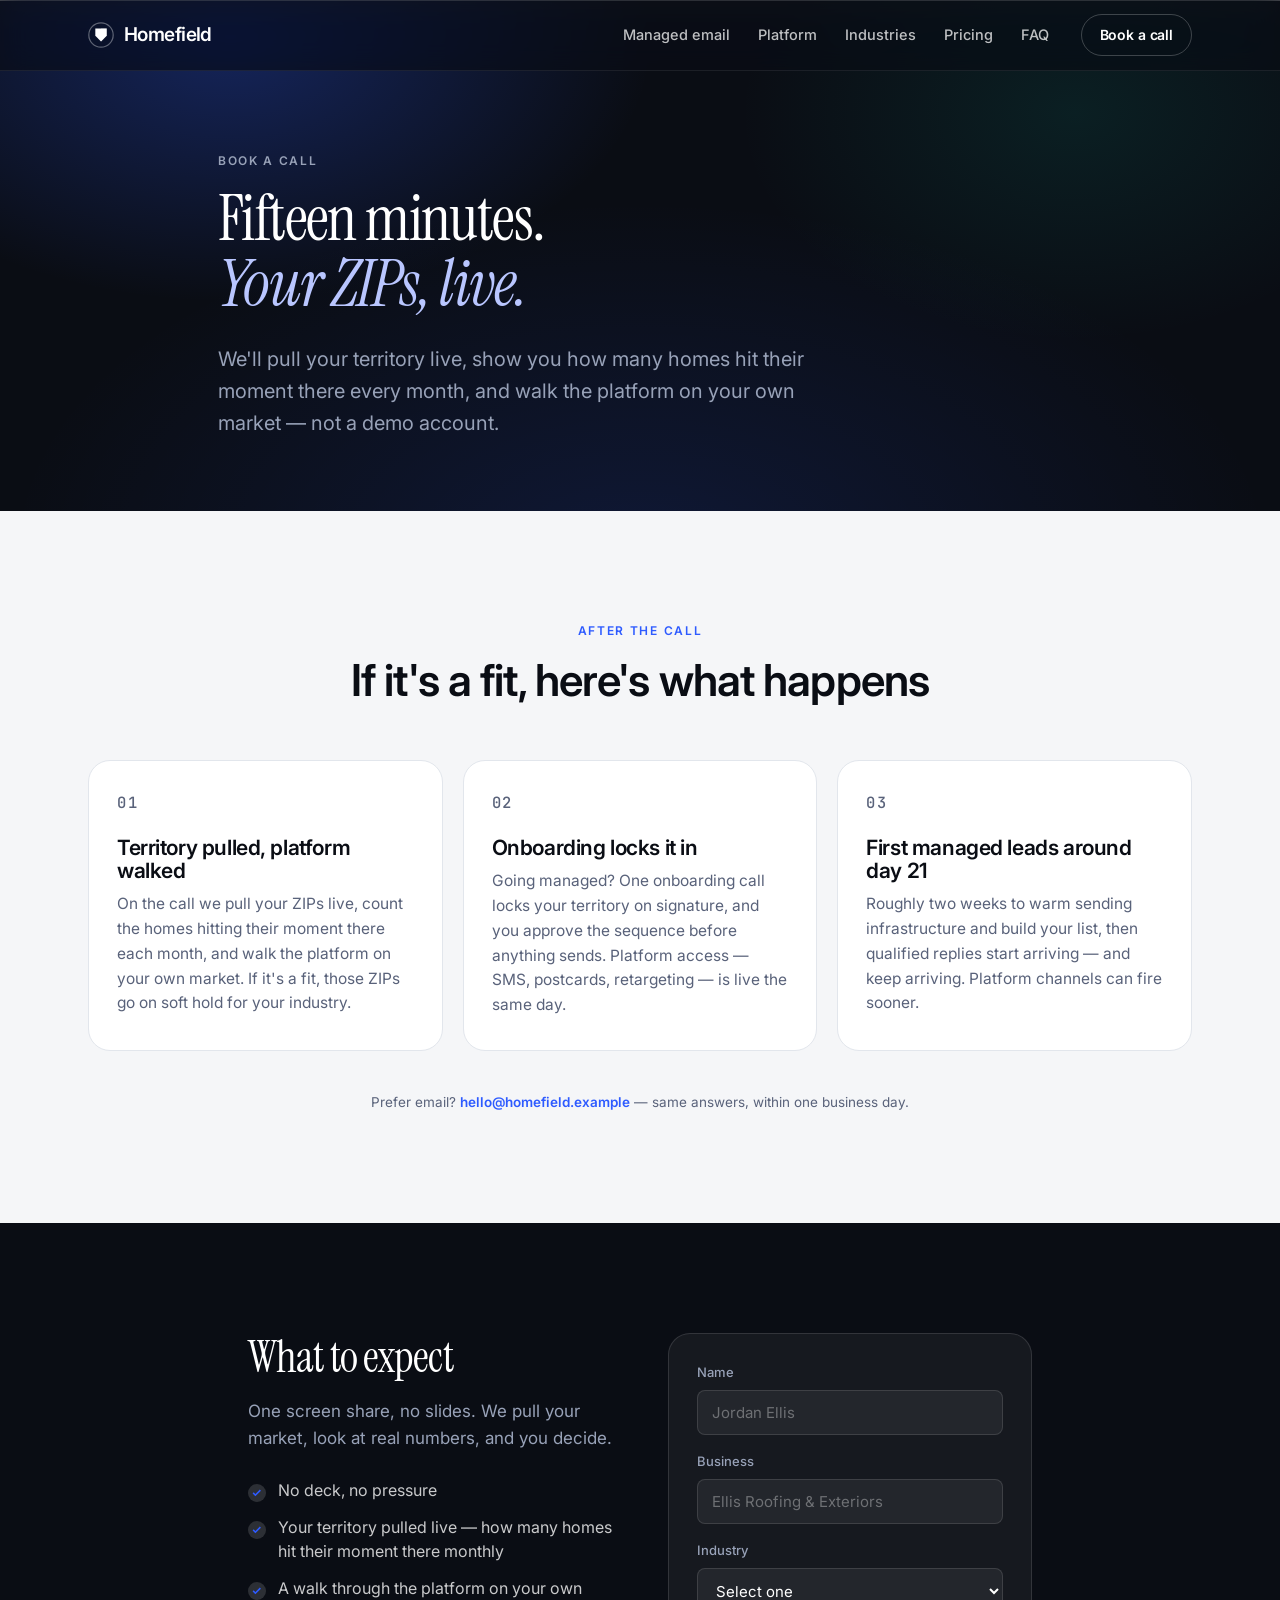
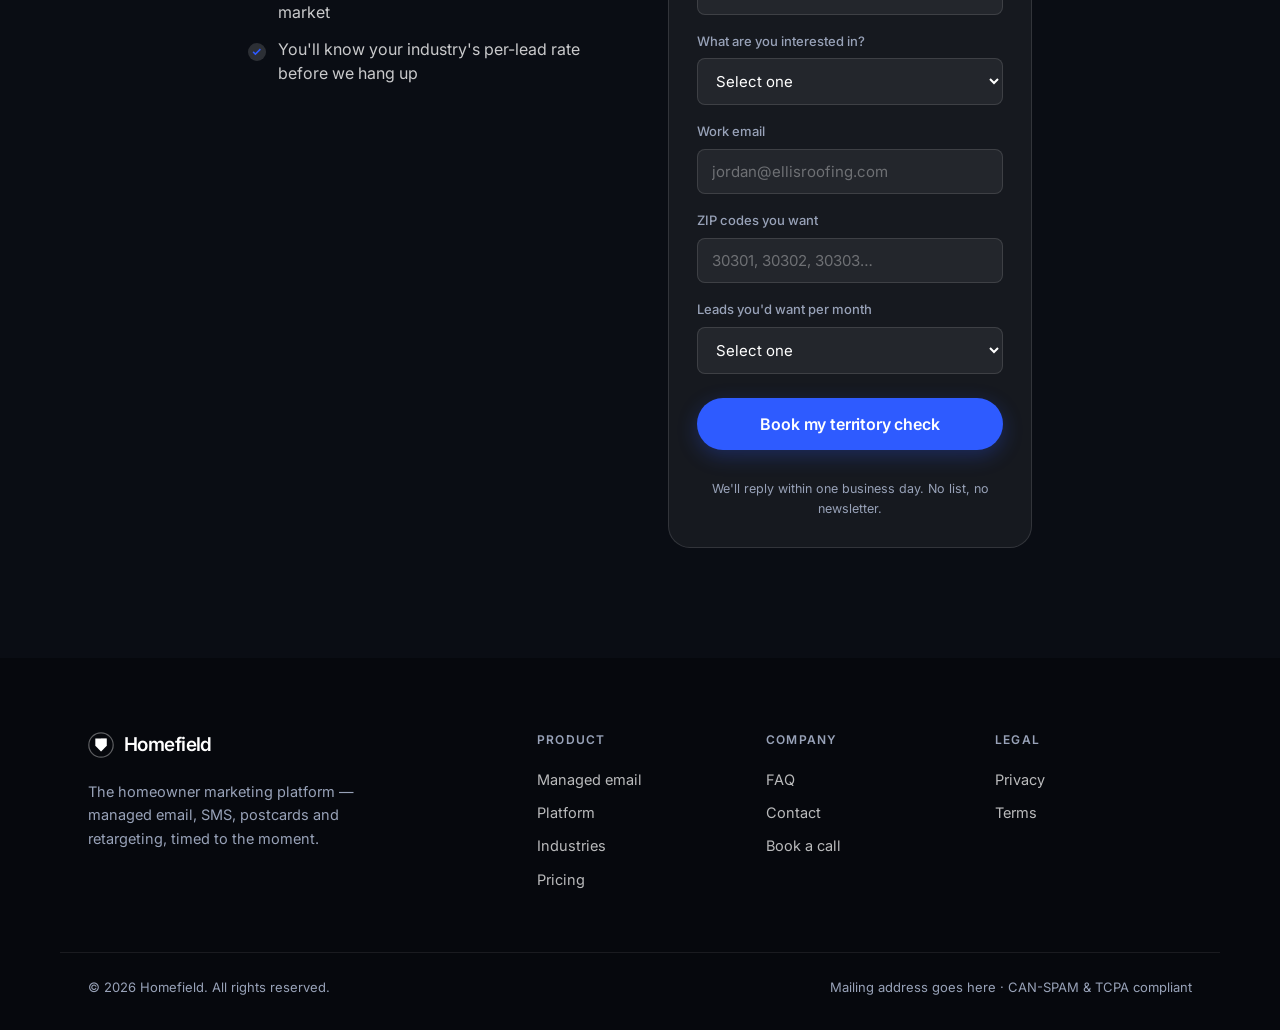
==== contact.html @ 3f5035f7 "Homefield platform example site Homeowner marketing platform positioning: Managed Email as the flags" ====
<!DOCTYPE html>
<html lang="en">
<head>
<meta charset="utf-8">
<meta name="viewport" content="width=device-width, initial-scale=1">
<title>Book a call — Homefield</title>
<meta name="description" content="Book a 15-minute call. We'll pull your territory live, show you how many homes hit their moment there every month, and walk the platform on your own market.">
<meta property="og:title" content="Book a call — Homefield">
<meta property="og:description" content="Book a 15-minute call. We'll pull your territory live, show you how many homes hit their moment there every month, and walk the platform on your own market.">
<meta property="og:type" content="website">
<link rel="preconnect" href="https://fonts.googleapis.com">
<link rel="preconnect" href="https://fonts.gstatic.com" crossorigin>
<link href="https://fonts.googleapis.com/css2?family=Instrument+Serif:ital@0;1&family=Inter:wght@400;500;600;700&family=JetBrains+Mono:wght@400;500&display=swap" rel="stylesheet">
<link rel="stylesheet" href="styles.css?v=pf1">
<link rel="icon" href="data:image/svg+xml,%3Csvg xmlns='http://www.w3.org/2000/svg' viewBox='0 0 32 32'%3E%3Ccircle cx='16' cy='16' r='16' fill='%230A0D14'/%3E%3Cpath d='M9 9h14v8.5L16 25l-7-7.5z' fill='%232E5BFF'/%3E%3C/svg%3E">
<script>document.documentElement.className += ' js';</script>
</head>
<body>

<a class="skip" href="#main">Skip to content</a>

<header class="nav" id="nav">
  <div class="wrap nav__inner">
    <a class="brand" href="index.html" aria-label="Homefield home">
      <svg class="brand__mark" viewBox="0 0 32 32" aria-hidden="true">
        <circle cx="16" cy="16" r="15" fill="none" stroke="currentColor" stroke-width="1.5" opacity=".35"/>
        <path d="M9 8 H23 V17 L16 24 L9 17 Z" fill="currentColor"/>
        <path d="M16 8 H23 V17 L16 24 Z" fill="currentColor" opacity=".45"/>
      </svg>
      <span class="brand__word">Homefield</span>
    </a>

    <nav class="nav__links" aria-label="Primary">
      <a href="managed-email.html">Managed email</a>
      <a href="platform.html">Platform</a>
      <a href="industries.html">Industries</a>
      <a href="pricing.html">Pricing</a>
      <a href="faq.html">FAQ</a>
    </nav>

    <div class="nav__cta">
      <a class="btn btn--ghost btn--sm" href="https://calendly.com/zatulovebrian/call" target="_blank" rel="noopener">Book a call</a>
    </div>

    <button class="nav__toggle" id="navToggle" aria-expanded="false" aria-controls="mobileNav" aria-label="Open menu">
      <span></span><span></span>
    </button>
  </div>
  <div class="mobilenav" id="mobileNav" hidden>
    <a href="managed-email.html">Managed email</a>
    <a href="platform.html">Platform</a>
    <a href="industries.html">Industries</a>
    <a href="pricing.html">Pricing</a>
    <a href="faq.html">FAQ</a>
    <a class="btn btn--primary" href="https://calendly.com/zatulovebrian/call" target="_blank" rel="noopener">Book a call</a>
  </div>
</header>

<main id="main">

<!-- ── HERO ──────────────────────────────────────────── -->
<section class="hero hero--page">
  <div class="hero__glow" aria-hidden="true"></div>
  <div class="wrap hero__inner">
    <p class="eyebrow reveal">Book a call</p>
    <h1 class="hero__h1 reveal">
      Fifteen minutes.<br>
      <em>Your ZIPs, live.</em>
    </h1>
    <p class="hero__sub reveal">
      We'll pull your territory live, show you how many homes hit their moment there
      every month, and walk the platform on your own market — not a demo account.
    </p>
  </div>
</section>

<!-- ── AFTER THE CALL ────────────────────────────────── -->
<section class="section section--paper">
  <div class="wrap">
    <div class="sechead sechead--center">
      <p class="eyebrow eyebrow--dark">After the call</p>
      <h2>If it's a fit, here's what happens</h2>
    </div>

    <ol class="steps">
      <li class="step">
        <p class="step__n">01</p>
        <h3>Territory pulled, platform walked</h3>
        <p>On the call we pull your ZIPs live, count the homes hitting their moment there each month, and walk the platform on your own market. If it's a fit, those ZIPs go on soft hold for your industry.</p>
      </li>
      <li class="step">
        <p class="step__n">02</p>
        <h3>Onboarding locks it in</h3>
        <p>Going managed? One onboarding call locks your territory on signature, and you approve the sequence before anything sends. Platform access — SMS, postcards, retargeting — is live the same day.</p>
      </li>
      <li class="step">
        <p class="step__n">03</p>
        <h3>First managed leads around day 21</h3>
        <p>Roughly two weeks to warm sending infrastructure and build your list, then qualified replies start arriving — and keep arriving. Platform channels can fire sooner.</p>
      </li>
    </ol>

    <p class="fineprint fineprint--center">
      Prefer email? <a class="link" href="mailto:hello@homefield.example">hello@homefield.example</a> — same answers, within one business day.
    </p>
  </div>
</section>

<!-- ── CALL + FORM ───────────────────────────────────── -->
<section class="section section--cta" id="contact">
  <div class="wrap wrap--narrow">
    <div class="cta">
      <div class="cta__text">
        <h2>What to expect</h2>
        <p>One screen share, no slides. We pull your market, look at real numbers, and you decide.</p>
        <ul class="ticks ticks--light">
          <li>No deck, no pressure</li>
          <li>Your territory pulled live — how many homes hit their moment there monthly</li>
          <li>A walk through the platform on your own market</li>
          <li>You'll know your industry's per-lead rate before we hang up</li>
        </ul>
      </div>

      <form class="form" id="leadForm" novalidate>
        <div class="form__row">
          <label for="f_name">Name</label>
          <input id="f_name" name="name" type="text" autocomplete="name" required placeholder="Jordan Ellis">
        </div>
        <div class="form__row">
          <label for="f_agency">Business</label>
          <input id="f_agency" name="agency" type="text" autocomplete="organization" required placeholder="Ellis Roofing &amp; Exteriors">
        </div>
        <div class="form__row">
          <label for="f_industry">Industry</label>
          <select id="f_industry" name="industry">
            <option value="">Select one</option>
            <option>Home services</option>
            <option>Home insurance</option>
            <option>Real estate agent</option>
            <option>Real estate investor</option>
            <option>Other</option>
          </select>
        </div>
        <div class="form__row">
          <label for="f_interest">What are you interested in?</label>
          <select id="f_interest" name="interest">
            <option value="">Select one</option>
            <option>Managed email</option>
            <option>Self-serve platform</option>
            <option>Both</option>
            <option>Not sure yet</option>
          </select>
        </div>
        <div class="form__row">
          <label for="f_email">Work email</label>
          <input id="f_email" name="email" type="email" autocomplete="email" required placeholder="jordan@ellisroofing.com">
        </div>
        <div class="form__row">
          <label for="f_zips">ZIP codes you want</label>
          <input id="f_zips" name="zips" type="text" placeholder="30301, 30302, 30303…">
        </div>
        <div class="form__row">
          <label for="f_vol">Leads you'd want per month</label>
          <select id="f_vol" name="volume">
            <option value="">Select one</option>
            <option>Up to 50</option>
            <option>51–299</option>
            <option>300+</option>
            <option>Not sure yet</option>
          </select>
        </div>
        <button class="btn btn--primary btn--full btn--lg" type="submit">Book my territory check</button>
        <p class="form__status" id="formStatus" role="status" aria-live="polite"></p>
        <p class="form__fine">We'll reply within one business day. No list, no newsletter.</p>
      </form>
    </div>
  </div>
</section>

</main>

<footer class="foot">
  <div class="wrap foot__inner">
    <div class="foot__brand">
      <a class="brand brand--foot" href="index.html">
        <svg class="brand__mark" viewBox="0 0 32 32" aria-hidden="true">
          <circle cx="16" cy="16" r="15" fill="none" stroke="currentColor" stroke-width="1.5" opacity=".35"/>
          <path d="M9 8 H23 V17 L16 24 L9 17 Z" fill="currentColor"/>
          <path d="M16 8 H23 V17 L16 24 Z" fill="currentColor" opacity=".45"/>
        </svg>
        <span class="brand__word">Homefield</span>
      </a>
      <p>The homeowner marketing platform — managed email, SMS, postcards and retargeting, timed to the moment.</p>
    </div>
    <nav class="foot__links" aria-label="Footer">
      <div>
        <h5>Product</h5>
        <a href="managed-email.html">Managed email</a>
        <a href="platform.html">Platform</a>
        <a href="industries.html">Industries</a>
        <a href="pricing.html">Pricing</a>
      </div>
      <div>
        <h5>Company</h5>
        <a href="faq.html">FAQ</a>
        <a href="contact.html">Contact</a>
        <a href="https://calendly.com/zatulovebrian/call" target="_blank" rel="noopener">Book a call</a>
      </div>
      <div>
        <h5>Legal</h5>
        <a href="privacy.html">Privacy</a>
        <a href="terms.html">Terms</a>
      </div>
    </nav>
  </div>
  <div class="wrap foot__bar">
    <p>&copy; <span id="yr">2026</span> Homefield. All rights reserved.</p>
    <p>Mailing address goes here · CAN-SPAM &amp; TCPA compliant</p>
  </div>
</footer>

<script src="script.js"></script>
</body>
</html>
---- styles.css ----
/* ============================================================
   Homefield — homeowner insurance leads
   ============================================================ */

:root{
  --ink:        #0A0D14;
  --ink-2:      #141A26;
  --ink-3:      #222A3A;
  --paper:      #FFFFFF;
  --paper-2:    #F5F6F8;
  --paper-3:    #EEF0F4;
  --line:       #E2E6EC;
  --line-dark:  rgba(255,255,255,.12);
  --muted:      #59627A;
  --muted-dark: #98A2B8;
  --accent:     #2E5BFF;
  --accent-ink: #1B3ED1;
  --accent-soft:#EDF1FF;
  --teal:       #0FB39B;

  --r-sm: 8px;
  --r:    14px;
  --r-lg: 22px;

  --shadow-sm: 0 1px 2px rgba(10,13,20,.05), 0 4px 12px rgba(10,13,20,.04);
  --shadow:    0 2px 4px rgba(10,13,20,.04), 0 12px 32px rgba(10,13,20,.08);
  --shadow-lg: 0 4px 8px rgba(10,13,20,.06), 0 30px 70px rgba(10,13,20,.14);

  --serif: "Instrument Serif", Georgia, "Times New Roman", serif;
  --sans:  "Inter", -apple-system, BlinkMacSystemFont, "Segoe UI", Roboto, Helvetica, Arial, sans-serif;
  --mono:  "JetBrains Mono", ui-monospace, SFMono-Regular, Menlo, monospace;
}

*,*::before,*::after{ box-sizing:border-box; }

html{ scroll-behavior:smooth; scroll-padding-top:88px; -webkit-text-size-adjust:100%; }

body{
  margin:0;
  font-family:var(--sans);
  font-size:17px;
  line-height:1.6;
  color:var(--ink);
  background:var(--paper);
  -webkit-font-smoothing:antialiased;
  text-rendering:optimizeLegibility;
}

img{ max-width:100%; display:block; }

h1,h2,h3,h4{ margin:0; line-height:1.1; letter-spacing:-.02em; font-weight:600; }
p{ margin:0; }
ul,ol{ margin:0; padding:0; list-style:none; }
a{ color:inherit; text-decoration:none; }

.visually-hidden{
  position:absolute; width:1px; height:1px; padding:0; margin:-1px;
  overflow:hidden; clip:rect(0 0 0 0); white-space:nowrap; border:0;
}

.skip{
  position:absolute; left:-9999px; top:0; z-index:200;
  background:var(--ink); color:#fff; padding:12px 18px; border-radius:0 0 var(--r-sm) 0;
}
.skip:focus{ left:0; }

:focus-visible{ outline:2px solid var(--accent); outline-offset:3px; border-radius:4px; }

/* ── layout ─────────────────────────────────────────── */

.wrap{ width:100%; max-width:1160px; margin:0 auto; padding:0 28px; }
.wrap--narrow{ max-width:840px; }

.section{ padding:110px 0; }
.section--tight{ padding:88px 0; }
.section--paper{ background:var(--paper-2); }
.section--dark{ background:var(--ink); color:#fff; }

.sechead{ max-width:660px; margin-bottom:56px; }
.sechead--center{ margin-left:auto; margin-right:auto; text-align:center; }
.sechead h2{ font-size:clamp(30px,4vw,44px); margin-bottom:18px; }
.sechead .lede{ color:var(--muted); font-size:18px; }
.sechead--onDark .lede{ color:var(--muted-dark); }

.lede{ color:var(--muted); font-size:18px; }

.eyebrow{
  font-size:12px; font-weight:600; letter-spacing:.14em; text-transform:uppercase;
  color:var(--muted-dark); margin-bottom:16px;
}
.eyebrow--dark{ color:var(--accent); }

.fineprint{
  margin-top:40px; font-size:13.5px; line-height:1.65; color:var(--muted); max-width:760px;
}
.fineprint--center{ margin-left:auto; margin-right:auto; text-align:center; }

/* ── buttons ────────────────────────────────────────── */

.btn{
  display:inline-flex; align-items:center; justify-content:center; gap:8px;
  font-family:var(--sans); font-size:15px; font-weight:600; letter-spacing:-.01em;
  padding:12px 22px; border-radius:999px; border:1px solid transparent;
  cursor:pointer; transition:transform .15s ease, background .15s ease, border-color .15s ease, box-shadow .15s ease;
  white-space:nowrap;
}
.btn:hover{ transform:translateY(-1px); }
.btn:active{ transform:translateY(0); }

.btn--primary{ background:var(--accent); color:#fff; box-shadow:0 6px 20px rgba(46,91,255,.28); }
.btn--primary:hover{ background:var(--accent-ink); box-shadow:0 8px 26px rgba(46,91,255,.34); }

.btn--dark{ background:var(--ink); color:#fff; }
.btn--dark:hover{ background:var(--ink-2); }

.btn--outline{ border-color:var(--line); background:var(--paper); color:var(--ink); }
.btn--outline:hover{ border-color:var(--ink); }

.btn--ghost{ border-color:rgba(255,255,255,.22); color:#fff; }
.btn--ghost:hover{ background:rgba(255,255,255,.09); }

.btn--quiet{ color:#fff; border-color:transparent; }
.btn--quiet:hover{ background:rgba(255,255,255,.08); }

.btn--sm{ padding:9px 18px; font-size:14px; }
.btn--lg{ padding:15px 30px; font-size:16px; }
.btn--full{ width:100%; }

/* ── nav ────────────────────────────────────────────── */

.nav{
  position:sticky; top:0; z-index:100;
  background:rgba(10,13,20,.72);
  backdrop-filter:saturate(180%) blur(14px);
  -webkit-backdrop-filter:saturate(180%) blur(14px);
  border-bottom:1px solid rgba(255,255,255,.08);
  color:#fff;
  transition:background .25s ease, border-color .25s ease, color .25s ease;
}
.nav.is-solid{
  background:rgba(255,255,255,.88);
  border-bottom-color:var(--line);
  color:var(--ink);
}
.nav.is-solid .btn--ghost{ border-color:var(--line); color:var(--ink); }
.nav.is-solid .btn--ghost:hover{ background:var(--paper-2); }
.nav.is-solid .nav__links a{ color:var(--muted); }
.nav.is-solid .nav__links a:hover{ color:var(--ink); }
.nav.is-solid .nav__toggle span{ background:var(--ink); }

.nav__inner{ display:flex; align-items:center; gap:32px; height:70px; }

.brand{ display:inline-flex; align-items:center; gap:10px; flex-shrink:0; }
.brand__mark{ width:26px; height:26px; }
.brand__word{ font-size:19px; font-weight:600; letter-spacing:-.03em; }

.nav__links{ display:flex; gap:28px; margin-left:auto; }
.nav__links a{
  font-size:14.5px; font-weight:500; color:rgba(255,255,255,.74);
  transition:color .15s ease;
}
.nav__links a:hover{ color:#fff; }

.nav__cta{ flex-shrink:0; }

.nav__toggle{
  display:none; flex-direction:column; justify-content:center; gap:5px;
  width:40px; height:40px; margin-left:auto;
  background:none; border:0; cursor:pointer; padding:0;
}
.nav__toggle span{
  display:block; height:2px; width:20px; margin:0 auto; background:#fff; border-radius:2px;
  transition:transform .2s ease, opacity .2s ease;
}
.nav__toggle[aria-expanded="true"] span:first-child{ transform:translateY(3.5px) rotate(45deg); }
.nav__toggle[aria-expanded="true"] span:last-child{ transform:translateY(-3.5px) rotate(-45deg); }

.mobilenav{
  display:none; flex-direction:column; gap:4px;
  padding:12px 28px 26px;
  border-top:1px solid rgba(255,255,255,.08);
}
.mobilenav a{ padding:12px 0; font-size:16px; font-weight:500; }
.mobilenav .btn{ margin-top:12px; }
.nav.is-solid .mobilenav{ border-top-color:var(--line); }

/* ── hero ───────────────────────────────────────────── */

.hero{
  position:relative; overflow:hidden;
  background:var(--ink); color:#fff;
  padding:104px 0 96px;
  margin-top:-70px; padding-top:174px;
}
.hero__glow{
  position:absolute; inset:0; pointer-events:none;
  background:
    radial-gradient(680px 420px at 18% 8%, rgba(46,91,255,.30), transparent 62%),
    radial-gradient(560px 380px at 84% 22%, rgba(15,179,155,.11), transparent 60%),
    radial-gradient(900px 500px at 50% 108%, rgba(46,91,255,.14), transparent 70%);
}
.hero__inner{ position:relative; max-width:900px; }

.hero__h1{
  font-family:var(--serif); font-weight:400;
  font-size:clamp(44px,7vw,80px); line-height:1.02; letter-spacing:-.025em;
  margin-bottom:26px;
}
.hero__h1 em{ font-style:italic; color:#B9C6FF; }

.hero__sub{ font-size:clamp(17px,2vw,20px); color:var(--muted-dark); max-width:610px; margin-bottom:36px; }

.hero__actions{ display:flex; flex-wrap:wrap; gap:12px; margin-bottom:20px; }

.hero__note{ font-size:14.5px; color:var(--muted-dark); }
.hero__note strong{ color:#fff; font-weight:600; }
.hero__sub strong{ color:#fff; font-weight:600; }

.hero__strip{
  display:grid; grid-template-columns:repeat(4,1fr); gap:24px;
  margin-top:64px; padding-top:32px; border-top:1px solid var(--line-dark);
}
.hero__strip li{ font-size:13.5px; color:var(--muted-dark); line-height:1.4; }
.hero__strip span{
  display:block; font-family:var(--serif); font-size:34px; color:#fff;
  letter-spacing:-.02em; margin-bottom:4px;
}

/* ── CAC cards ──────────────────────────────────────── */

.cac{ display:grid; grid-template-columns:repeat(3,1fr); gap:20px; }

.cac__card{
  background:var(--paper); border:1px solid var(--line); border-radius:var(--r-lg);
  padding:32px 28px 30px; display:flex; flex-direction:column;
}
.cac__card--win{
  background:var(--ink); border-color:var(--ink); color:#fff;
  box-shadow:var(--shadow-lg); position:relative;
}

.cac__label{ font-size:13px; font-weight:600; letter-spacing:.1em; text-transform:uppercase; color:var(--muted); margin-bottom:18px; }
.cac__card--win .cac__label{ color:#8FA8FF; }

.cac__num{ font-family:var(--serif); font-size:52px; line-height:1; letter-spacing:-.03em; }
.cac__num span{ font-size:30px; color:var(--muted); }
.cac__card--win .cac__num span{ color:var(--muted-dark); }

.cac__unit{ font-size:13.5px; color:var(--muted); margin:8px 0 22px; }
.cac__card--win .cac__unit{ color:var(--muted-dark); }

.cac__list{ display:flex; flex-direction:column; gap:11px; font-size:14.5px; color:var(--muted); }
.cac__card--win .cac__list{ color:#D7DDEA; }
.cac__list li{ position:relative; padding-left:18px; line-height:1.5; }
.cac__list li::before{
  content:""; position:absolute; left:0; top:9px;
  width:6px; height:6px; border-radius:50%; background:var(--line);
}
.cac__card--win .cac__list li::before{ background:var(--teal); }

.cac__foot{
  margin-top:auto; padding-top:22px;
  font-size:13.5px; line-height:1.5; color:#8FA8FF;
  border-top:1px solid var(--line-dark);
}

/* ── two-column grids ───────────────────────────────── */

.grid-2{ display:grid; grid-template-columns:1fr 1fr; gap:72px; align-items:center; }
.grid-2--flip .grid-2__text{ order:2; }
.grid-2--flip .grid-2__visual{ order:1; }

.grid-2__text h2{ font-size:clamp(28px,3.4vw,40px); margin:0 0 18px; }
.grid-2__text .lede{ margin-bottom:26px; }
.grid-2__text .btn{ margin-top:30px; }

.ticks{ display:flex; flex-direction:column; gap:13px; }
.ticks li{ position:relative; padding-left:30px; font-size:16px; color:var(--muted); line-height:1.5; }
.ticks li strong{ color:var(--ink); font-weight:600; }
.ticks li::before{
  content:""; position:absolute; left:0; top:6px; width:18px; height:18px;
  border-radius:50%; background:var(--accent-soft);
  background-image:url("data:image/svg+xml,%3Csvg xmlns='http://www.w3.org/2000/svg' viewBox='0 0 20 20' fill='%232E5BFF'%3E%3Cpath d='M8.2 13.6 5.1 10.5l1.2-1.2 1.9 1.9 5-5 1.2 1.2z'/%3E%3C/svg%3E");
  background-size:contain;
}
.ticks--light li{ color:rgba(255,255,255,.78); }
.ticks--light li strong{ color:#fff; }
.ticks--light li::before{ background-color:rgba(255,255,255,.14); }

/* ── sample reply ───────────────────────────────────── */

.reply{
  background:var(--paper); border:1px solid var(--line); border-radius:var(--r-lg);
  box-shadow:var(--shadow); overflow:hidden; margin-bottom:20px;
}
.reply__bar{
  display:flex; align-items:center; gap:6px;
  padding:12px 18px; background:var(--paper-3); border-bottom:1px solid var(--line);
}
.dot{ width:9px; height:9px; border-radius:50%; background:#CDD3DD; }
.reply__tag{
  margin-left:auto; font-family:var(--mono); font-size:11px; letter-spacing:.04em;
  text-transform:uppercase; color:var(--muted);
}
.reply__head{ display:flex; align-items:center; gap:12px; padding:22px 24px 14px; }
.avatar{
  width:40px; height:40px; border-radius:50%; flex-shrink:0;
  background:var(--accent-soft); color:var(--accent-ink);
  display:grid; place-items:center; font-size:13px; font-weight:600; letter-spacing:.02em;
}
.reply__from{ font-weight:600; font-size:15px; }
.reply__meta{ font-size:13px; color:var(--muted); }
.reply__body{
  padding:0 24px 20px; font-size:17px; line-height:1.6; color:var(--ink-3);
}
.reply__foot{
  display:flex; align-items:center; gap:12px;
  padding:14px 24px; border-top:1px solid var(--line); background:#FCFCFD;
}
.pill{
  font-size:12px; font-weight:600; letter-spacing:.02em;
  padding:4px 11px; border-radius:999px;
}
.pill--good{ background:rgba(15,179,155,.12); color:#0A7D6C; }
.reply__time{ font-size:13px; color:var(--muted); }

.record{
  background:var(--ink); color:#fff; border-radius:var(--r-lg); padding:26px 26px 22px;
  box-shadow:var(--shadow-lg);
}
.record__title{
  font-family:var(--mono); font-size:11.5px; letter-spacing:.1em; text-transform:uppercase;
  color:#8FA8FF; margin-bottom:18px;
}
.record__grid{ display:grid; grid-template-columns:1fr 1fr; gap:1px; margin:0; background:var(--line-dark); border:1px solid var(--line-dark); border-radius:var(--r-sm); overflow:hidden; }
.record__grid > div{ background:var(--ink); padding:12px 14px; }
.record__wide{ grid-column:1 / -1; }
.record__grid dt{ font-size:11.5px; letter-spacing:.06em; text-transform:uppercase; color:var(--muted-dark); margin-bottom:3px; }
.record__grid dd{ margin:0; font-size:14px; font-weight:500; }
.record__foot{ margin-top:16px; font-size:13px; color:var(--muted-dark); }

/* ── steps ──────────────────────────────────────────── */

.steps{ display:grid; grid-template-columns:repeat(3,1fr); gap:20px; }
.step{
  background:var(--paper); border:1px solid var(--line); border-radius:var(--r-lg);
  padding:30px 28px 32px; transition:box-shadow .2s ease, transform .2s ease;
}
.step:hover{ box-shadow:var(--shadow); transform:translateY(-2px); }
.step__n{
  font-family:var(--mono); font-size:12px; font-weight:500; color:var(--accent);
  letter-spacing:.1em; margin-bottom:20px;
}
.step h3{ font-size:21px; margin-bottom:10px; }
.step p{ font-size:15.5px; color:var(--muted); line-height:1.6; }

.targeting{
  display:grid; grid-template-columns:repeat(4,1fr); gap:36px;
  margin-top:64px; padding-top:44px; border-top:1px solid var(--line);
}
.targeting h4{ font-size:15px; margin-bottom:9px; }
.targeting p{ font-size:14.5px; color:var(--muted); line-height:1.6; }

/* ── comparison table ───────────────────────────────── */

.tablewrap{ overflow-x:auto; -webkit-overflow-scrolling:touch; border-radius:var(--r-lg); }

.cmp{ width:100%; min-width:720px; border-collapse:collapse; font-size:15px; }
.cmp th, .cmp td{ padding:18px 22px; text-align:left; vertical-align:top; }
.cmp thead th{
  font-size:12px; letter-spacing:.1em; text-transform:uppercase; font-weight:600;
  color:var(--muted-dark); border-bottom:1px solid var(--line-dark); white-space:nowrap;
}
.cmp thead th.cmp__win{ color:#fff; }
.cmp tbody th{
  font-weight:500; color:#fff; width:210px;
}
.cmp tbody td{ color:var(--muted-dark); }
.cmp tbody tr{ border-bottom:1px solid rgba(255,255,255,.07); }
.cmp tbody tr:last-child{ border-bottom:0; }
.cmp .cmp__win{ background:rgba(46,91,255,.13); color:#fff; font-weight:500; }
.cmp thead th.cmp__win{ border-radius:var(--r) var(--r) 0 0; }
.cmp tbody tr:last-child .cmp__win{ border-radius:0 0 var(--r) var(--r); }

/* ── territory map ──────────────────────────────────── */

.map{
  position:relative; aspect-ratio:1/.82;
  background:var(--paper); border:1px solid var(--line); border-radius:var(--r-lg);
  box-shadow:var(--shadow); padding:26px; overflow:hidden;
}
.map__grid{
  height:100%; width:100%;
  display:grid; grid-template-columns:repeat(7,1fr); grid-auto-rows:1fr; gap:7px;
}
.map__grid i{ border-radius:5px; background:var(--paper-3); }
.map__grid i.on{ background:var(--accent); }
.map__grid i.dim{ background:var(--accent-soft); }
.map__legend{
  position:absolute; left:26px; bottom:20px; display:flex; gap:18px;
  font-size:12.5px; color:var(--muted); background:rgba(255,255,255,.92);
  padding:8px 12px; border-radius:999px; border:1px solid var(--line);
}
.map__legend span{ display:inline-flex; align-items:center; gap:7px; }
.sw{ width:11px; height:11px; border-radius:3px; display:inline-block; }
.sw--locked{ background:var(--accent); }
.sw--open{ background:var(--paper-3); border:1px solid var(--line); }

/* ── pricing ────────────────────────────────────────── */

.tiers{ display:grid; grid-template-columns:repeat(3,1fr); gap:20px; align-items:start; }

.tier{
  background:var(--paper); border:1px solid var(--line); border-radius:var(--r-lg);
  padding:34px 30px 32px; display:flex; flex-direction:column;
}
.tier--feature{
  background:var(--ink); border-color:var(--ink); color:#fff;
  box-shadow:var(--shadow-lg); padding-top:26px;
}
.tier__flag{
  display:inline-block; align-self:flex-start; margin-bottom:16px;
  font-size:11.5px; font-weight:600; letter-spacing:.08em; text-transform:uppercase;
  color:#B9C6FF; background:rgba(46,91,255,.22); padding:5px 12px; border-radius:999px;
}
.tier__name{ font-size:15px; font-weight:600; letter-spacing:.01em; margin-bottom:14px; }
.tier__price{ font-family:var(--serif); font-size:58px; line-height:1; letter-spacing:-.03em; }
.tier__price span{ font-family:var(--sans); font-size:16px; font-weight:500; color:var(--muted); letter-spacing:0; }
.tier--feature .tier__price span{ color:var(--muted-dark); }
.tier__price--label{ font-size:34px; padding-top:10px; }
.tier__price--label span{ display:block; margin-top:6px; font-size:13px; }
.tier__vol{ font-size:14.5px; color:var(--muted); margin:12px 0 26px; }
.tier--feature .tier__vol{ color:var(--muted-dark); }

.tier__list{ display:flex; flex-direction:column; gap:11px; margin-bottom:32px; }
.tier__list li{ position:relative; padding-left:24px; font-size:14.5px; color:var(--muted); line-height:1.5; }
.tier--feature .tier__list li{ color:#D7DDEA; }
.tier__list li::before{
  content:""; position:absolute; left:0; top:5px; width:15px; height:15px; border-radius:50%;
  background:var(--paper-3);
  background-image:url("data:image/svg+xml,%3Csvg xmlns='http://www.w3.org/2000/svg' viewBox='0 0 20 20' fill='%2359627A'%3E%3Cpath d='M8.2 13.6 5.1 10.5l1.2-1.2 1.9 1.9 5-5 1.2 1.2z'/%3E%3C/svg%3E");
  background-size:contain;
}
.tier--feature .tier__list li::before{
  background-color:rgba(255,255,255,.14);
  background-image:url("data:image/svg+xml,%3Csvg xmlns='http://www.w3.org/2000/svg' viewBox='0 0 20 20' fill='%23FFFFFF'%3E%3Cpath d='M8.2 13.6 5.1 10.5l1.2-1.2 1.9 1.9 5-5 1.2 1.2z'/%3E%3C/svg%3E");
}
.tier .btn{ margin-top:auto; }

/* ── FAQ ────────────────────────────────────────────── */

.faq{ border-top:1px solid var(--line); }
.faq__item{ border-bottom:1px solid var(--line); }
.faq__item summary{
  list-style:none; cursor:pointer; padding:24px 44px 24px 0; position:relative;
  font-size:17.5px; font-weight:500; letter-spacing:-.01em;
}
.faq__item summary::-webkit-details-marker{ display:none; }
.faq__item summary::after{
  content:""; position:absolute; right:6px; top:50%; width:12px; height:12px;
  margin-top:-6px;
  background-image:url("data:image/svg+xml,%3Csvg xmlns='http://www.w3.org/2000/svg' viewBox='0 0 20 20' fill='%2359627A'%3E%3Cpath d='M10 14 3 6.5 4.5 5 10 11l5.5-6L17 6.5z'/%3E%3C/svg%3E");
  background-size:contain; background-repeat:no-repeat;
  transition:transform .2s ease;
}
.faq__item[open] summary::after{ transform:rotate(180deg); }
.faq__a{ padding:0 60px 26px 0; }
.faq__a p{ color:var(--muted); font-size:16px; line-height:1.65; }

/* ── CTA ────────────────────────────────────────────── */

.section--cta{ background:var(--ink); color:#fff; }
.cta{ display:grid; grid-template-columns:1fr 1fr; gap:56px; align-items:start; }
.cta h2{ font-family:var(--serif); font-weight:400; font-size:clamp(30px,4vw,44px); margin-bottom:16px; letter-spacing:-.02em; }
.cta__text > p{ color:var(--muted-dark); font-size:17px; margin-bottom:26px; }

.form{
  background:rgba(255,255,255,.05); border:1px solid var(--line-dark);
  border-radius:var(--r-lg); padding:28px;
}
.form__row{ margin-bottom:16px; }
.form label{ display:block; font-size:13px; font-weight:500; color:var(--muted-dark); margin-bottom:7px; }
.form input, .form select{
  width:100%; font-family:var(--sans); font-size:15px; color:#fff;
  background:rgba(255,255,255,.06); border:1px solid var(--line-dark);
  border-radius:var(--r-sm); padding:12px 14px;
  transition:border-color .15s ease, background .15s ease;
}
.form input::placeholder{ color:rgba(255,255,255,.34); }
.form input:focus, .form select:focus{ outline:none; border-color:var(--accent); background:rgba(255,255,255,.09); }
.form select option{ background:var(--ink-2); color:#fff; }
.form .btn{ margin-top:8px; }
.form__status{ margin-top:14px; font-size:14px; min-height:1px; }
.form__status.ok{ color:var(--teal); }
.form__status.err{ color:#FF8B8B; }
.form__fine{ margin-top:14px; font-size:12.5px; color:var(--muted-dark); text-align:center; }
.form input[aria-invalid="true"]{ border-color:#FF8B8B; }

/* ── footer ─────────────────────────────────────────── */

.foot{ background:#06080D; color:#fff; padding:72px 0 0; }
.foot__inner{ display:grid; grid-template-columns:1.2fr 2fr; gap:56px; padding-bottom:56px; }
.foot__brand p{ margin-top:14px; font-size:14.5px; color:var(--muted-dark); max-width:280px; }
.foot__links{ display:grid; grid-template-columns:repeat(3,1fr); gap:32px; }
.foot__links h5{ font-size:12px; letter-spacing:.1em; text-transform:uppercase; color:var(--muted-dark); margin:0 0 14px; font-weight:600; }
.foot__links a{ display:block; font-size:14.5px; color:rgba(255,255,255,.72); padding:5px 0; }
.foot__links a:hover{ color:#fff; }
.foot__bar{
  display:flex; justify-content:space-between; gap:20px; flex-wrap:wrap;
  padding-top:24px; padding-bottom:32px; border-top:1px solid rgba(255,255,255,.08);
  font-size:13px; color:var(--muted-dark);
}

/* ── reveal ─────────────────────────────────────────── */

/* Hidden state only applies when JS is alive to undo it — a failed script
   must never leave the page blank. */
.js .reveal{ opacity:0; transform:translateY(14px); }
.js .reveal.in{ opacity:1; transform:none; transition:opacity .6s cubic-bezier(.2,.7,.3,1), transform .6s cubic-bezier(.2,.7,.3,1); }
.js .reveal.no-anim{ transition:none; }

@media (prefers-reduced-motion:reduce){
  html{ scroll-behavior:auto; }
  *{ animation:none !important; transition:none !important; }
  .reveal{ opacity:1; transform:none; }
}

/* ── responsive ─────────────────────────────────────── */

@media (max-width:960px){
  .nav__links, .nav__cta{ display:none; }
  .nav__toggle{ display:flex; }
  .mobilenav:not([hidden]){ display:flex; }

  .cac, .steps, .tiers{ grid-template-columns:1fr; }
  .grid-2{ grid-template-columns:1fr; gap:44px; }
  .grid-2--flip .grid-2__text{ order:1; }
  .grid-2--flip .grid-2__visual{ order:2; }
  .targeting{ grid-template-columns:1fr 1fr; gap:28px; }
  .cta{ grid-template-columns:1fr; gap:36px; }
  .foot__inner{ grid-template-columns:1fr; gap:40px; }
  .tier--feature{ order:-1; }
}

@media (max-width:640px){
  body{ font-size:16px; }
  .wrap{ padding:0 20px; }
  .section, .section--tight{ padding:72px 0; }
  .hero{ padding:140px 0 72px; }
  .hero__strip{ grid-template-columns:1fr 1fr; gap:22px; margin-top:48px; }
  .hero__strip span{ font-size:28px; }
  .hero__actions .btn{ width:100%; }
  .targeting{ grid-template-columns:1fr; }
  .record__grid{ grid-template-columns:1fr; }
  .foot__links{ grid-template-columns:1fr 1fr; }
  .sechead{ margin-bottom:40px; }
}

/* ── legal pages ────────────────────────────────────── */

.legal{ padding:140px 0 100px; }
.legal h1{ font-family:var(--serif); font-weight:400; font-size:clamp(36px,5vw,54px); margin-bottom:12px; }
.legal__updated{ color:var(--muted); font-size:14px; margin-bottom:48px; }
.legal h2{ font-size:21px; margin:44px 0 12px; }
.legal p, .legal li{ color:var(--muted); font-size:16.5px; line-height:1.7; margin-bottom:14px; }
.legal ul{ list-style:disc; padding-left:22px; margin-bottom:20px; }
.legal li{ margin-bottom:8px; }
.legal a{ color:var(--accent); text-decoration:underline; text-underline-offset:2px; }
.legal .todo{
  background:#FFF8E6; border:1px solid #F0D999; border-radius:var(--r);
  padding:16px 20px; color:#7A5B12; font-size:15px; margin-bottom:36px;
}

/* ============================================================
   Multipage additions
   ============================================================ */
.hero--page{ padding:88px 0 64px; padding-top:150px; }
.hero--page .hero__h1{ font-size:clamp(38px,5.4vw,64px); }
.hero--page .hero__sub{ margin-bottom:8px; }

.ctaband{ text-align:center; max-width:660px; margin:0 auto; }
.ctaband h2{ font-family:var(--serif); font-weight:400; font-size:clamp(30px,4vw,44px); margin-bottom:14px; letter-spacing:-.02em; }
.ctaband p{ color:var(--muted-dark); font-size:17px; margin-bottom:28px; }
.ctaband__actions{ display:flex; gap:12px; justify-content:center; flex-wrap:wrap; }

.nav__links a.is-current{ color:#fff; font-weight:600; }
.nav.is-solid .nav__links a.is-current{ color:var(--ink); }
.mobilenav a.is-current{ color:var(--accent); }

.targeting--flush{ margin-top:0; padding-top:0; border-top:0; }
.link{ font-weight:600; color:var(--accent); }
.link:hover{ color:var(--accent-ink); }
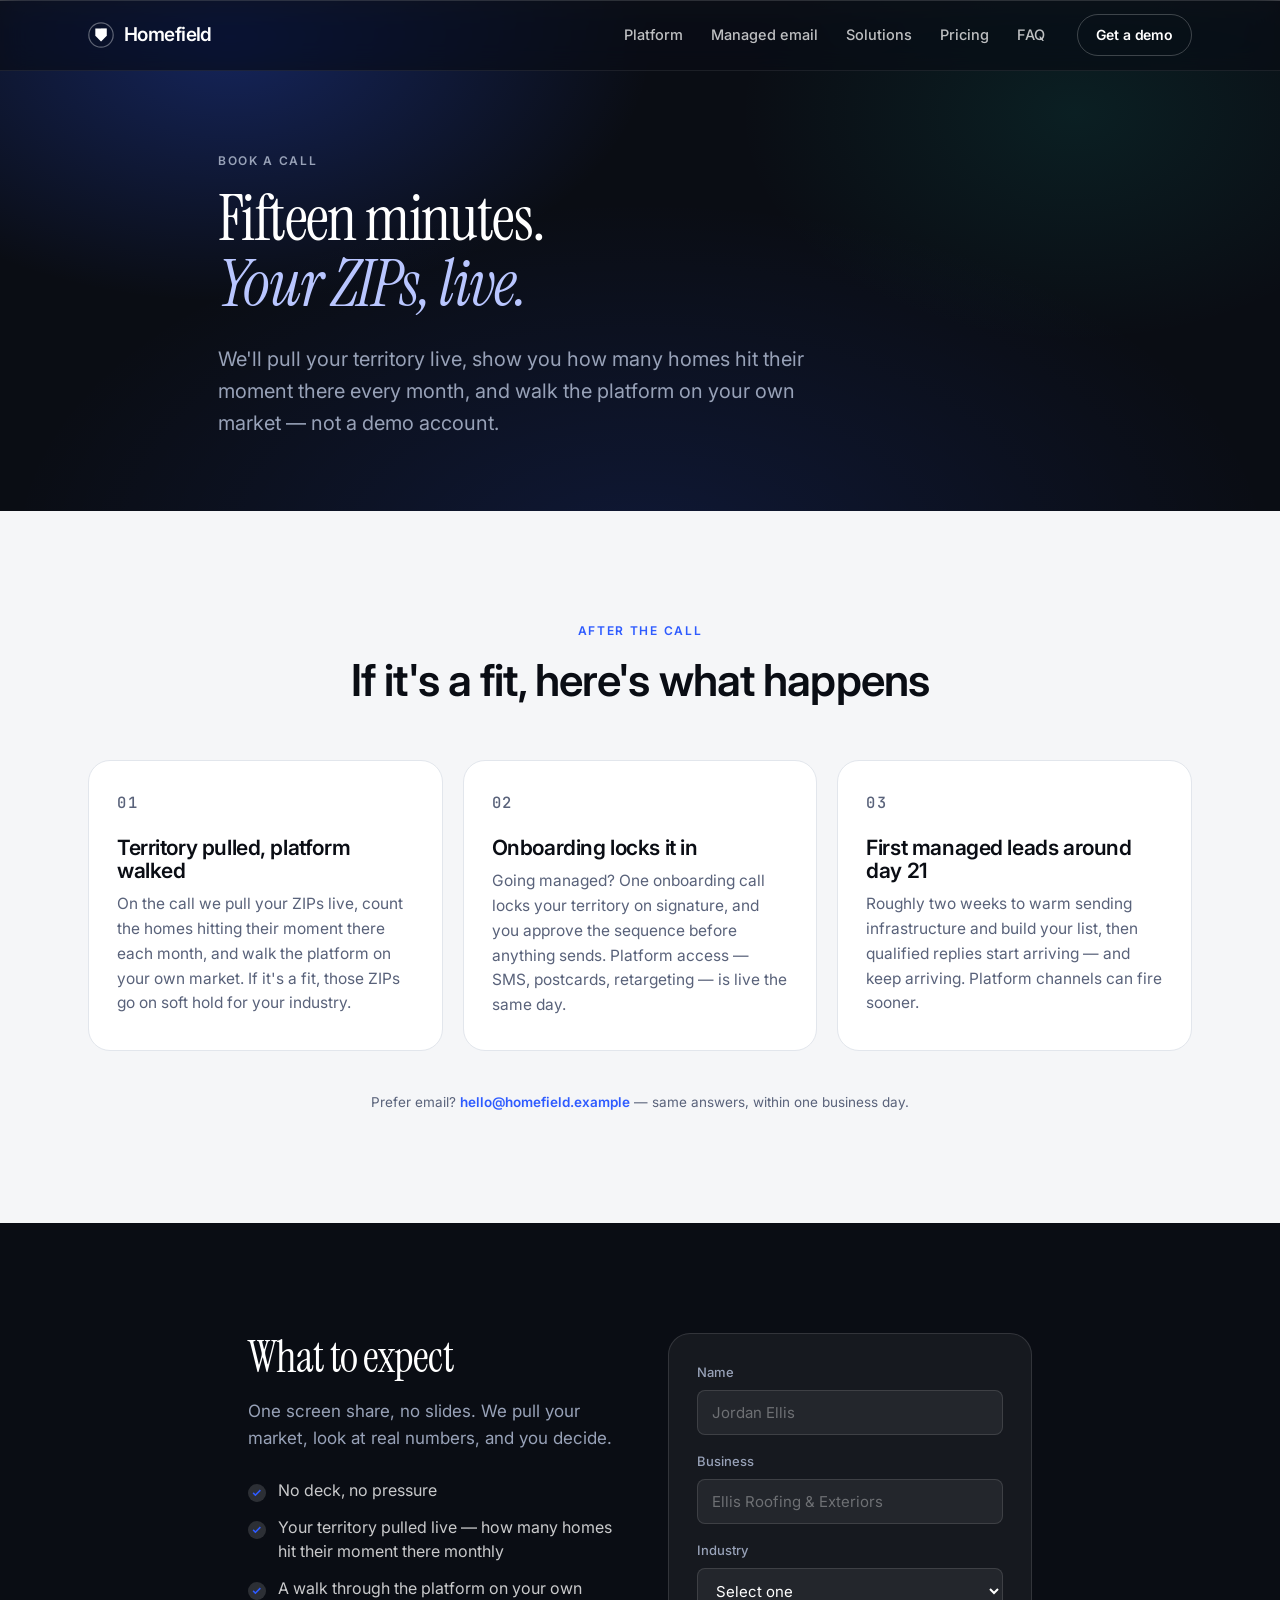
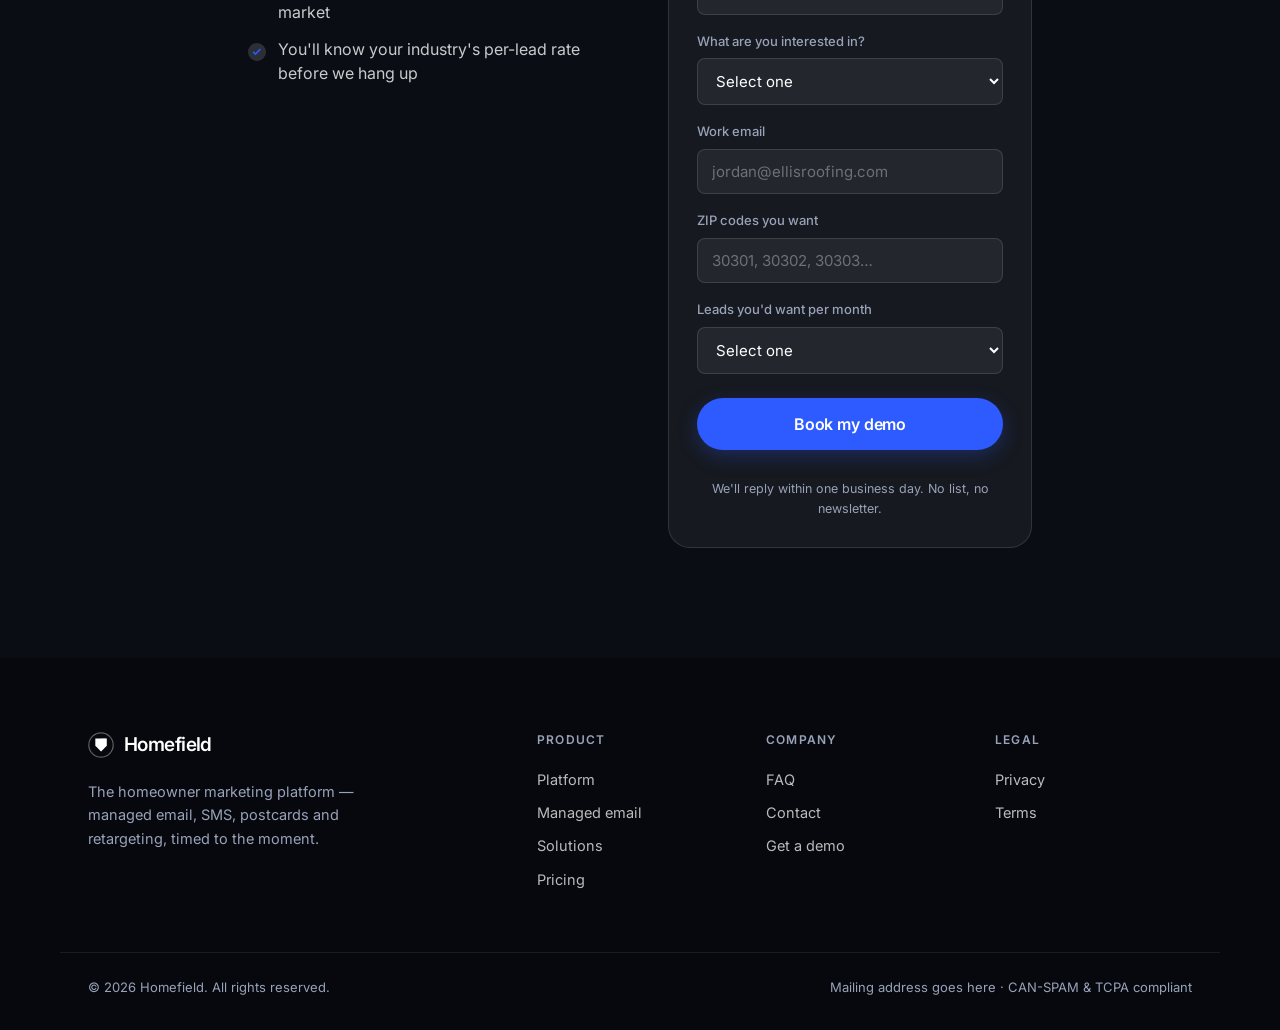
==== commit 52af84d3: "SaaS-platform restyle (Klaviyo/Attentive patterns): dashboard hero, logo wall, watch-time-reach, one" ====
--- a/contact.html
+++ b/contact.html
@@ -11,7 +11,7 @@
 <link rel="preconnect" href="https://fonts.googleapis.com">
 <link rel="preconnect" href="https://fonts.gstatic.com" crossorigin>
 <link href="https://fonts.googleapis.com/css2?family=Instrument+Serif:ital@0;1&family=Inter:wght@400;500;600;700&family=JetBrains+Mono:wght@400;500&display=swap" rel="stylesheet">
-<link rel="stylesheet" href="styles.css?v=pf1">
+<link rel="stylesheet" href="styles.css?v=pf2">
 <link rel="icon" href="data:image/svg+xml,%3Csvg xmlns='http://www.w3.org/2000/svg' viewBox='0 0 32 32'%3E%3Ccircle cx='16' cy='16' r='16' fill='%230A0D14'/%3E%3Cpath d='M9 9h14v8.5L16 25l-7-7.5z' fill='%232E5BFF'/%3E%3C/svg%3E">
 <script>document.documentElement.className += ' js';</script>
 </head>
@@ -31,15 +31,15 @@
     </a>
 
     <nav class="nav__links" aria-label="Primary">
+      <a href="platform.html">Platform</a>
       <a href="managed-email.html">Managed email</a>
-      <a href="platform.html">Platform</a>
-      <a href="industries.html">Industries</a>
+      <a href="industries.html">Solutions</a>
       <a href="pricing.html">Pricing</a>
       <a href="faq.html">FAQ</a>
     </nav>
 
     <div class="nav__cta">
-      <a class="btn btn--ghost btn--sm" href="https://calendly.com/zatulovebrian/call" target="_blank" rel="noopener">Book a call</a>
+      <a class="btn btn--ghost btn--sm" href="https://calendly.com/zatulovebrian/call" target="_blank" rel="noopener">Get a demo</a>
     </div>
 
     <button class="nav__toggle" id="navToggle" aria-expanded="false" aria-controls="mobileNav" aria-label="Open menu">
@@ -47,12 +47,12 @@
     </button>
   </div>
   <div class="mobilenav" id="mobileNav" hidden>
+    <a href="platform.html">Platform</a>
     <a href="managed-email.html">Managed email</a>
-    <a href="platform.html">Platform</a>
-    <a href="industries.html">Industries</a>
+    <a href="industries.html">Solutions</a>
     <a href="pricing.html">Pricing</a>
     <a href="faq.html">FAQ</a>
-    <a class="btn btn--primary" href="https://calendly.com/zatulovebrian/call" target="_blank" rel="noopener">Book a call</a>
+    <a class="btn btn--primary" href="https://calendly.com/zatulovebrian/call" target="_blank" rel="noopener">Get a demo</a>
   </div>
 </header>
 
@@ -169,7 +169,7 @@
             <option>Not sure yet</option>
           </select>
         </div>
-        <button class="btn btn--primary btn--full btn--lg" type="submit">Book my territory check</button>
+        <button class="btn btn--primary btn--full btn--lg" type="submit">Book my demo</button>
         <p class="form__status" id="formStatus" role="status" aria-live="polite"></p>
         <p class="form__fine">We'll reply within one business day. No list, no newsletter.</p>
       </form>
@@ -195,16 +195,16 @@
     <nav class="foot__links" aria-label="Footer">
       <div>
         <h5>Product</h5>
+        <a href="platform.html">Platform</a>
         <a href="managed-email.html">Managed email</a>
-        <a href="platform.html">Platform</a>
-        <a href="industries.html">Industries</a>
+        <a href="industries.html">Solutions</a>
         <a href="pricing.html">Pricing</a>
       </div>
       <div>
         <h5>Company</h5>
         <a href="faq.html">FAQ</a>
         <a href="contact.html">Contact</a>
-        <a href="https://calendly.com/zatulovebrian/call" target="_blank" rel="noopener">Book a call</a>
+        <a href="https://calendly.com/zatulovebrian/call" target="_blank" rel="noopener">Get a demo</a>
       </div>
       <div>
         <h5>Legal</h5>
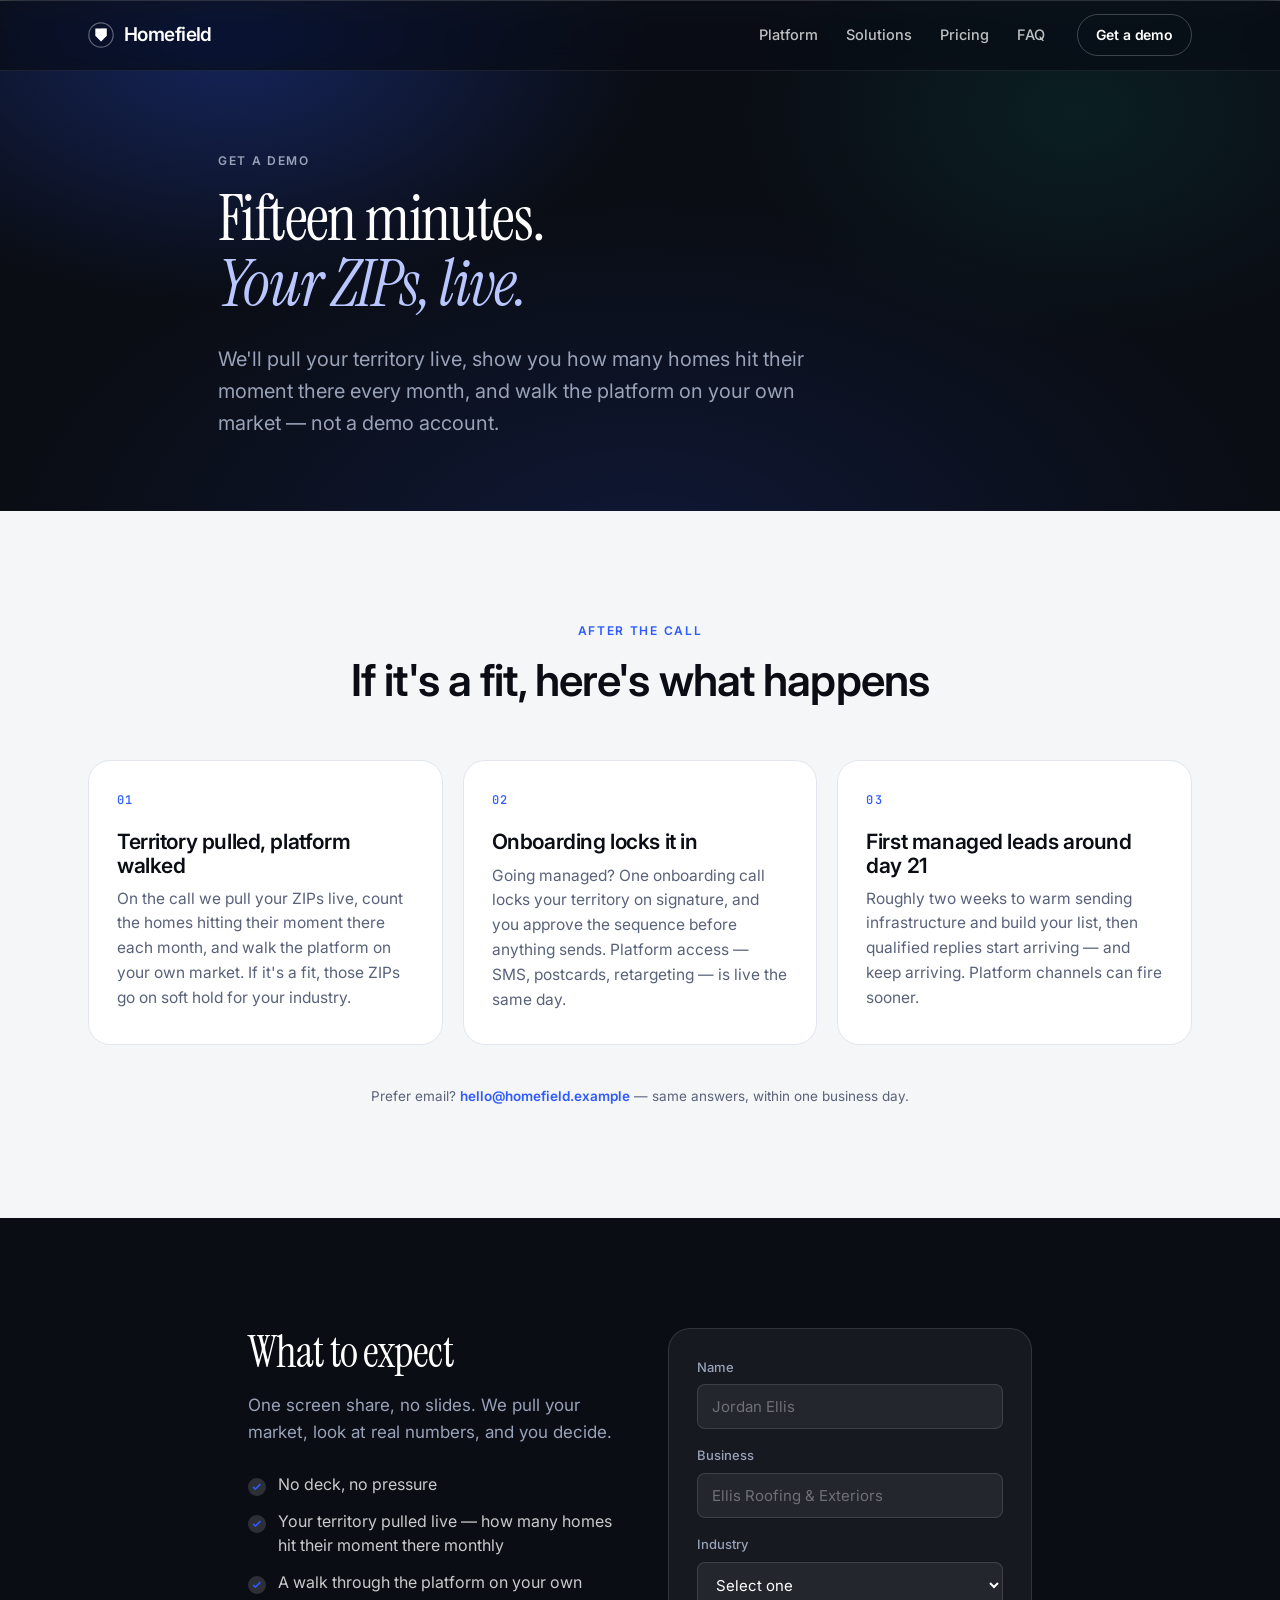
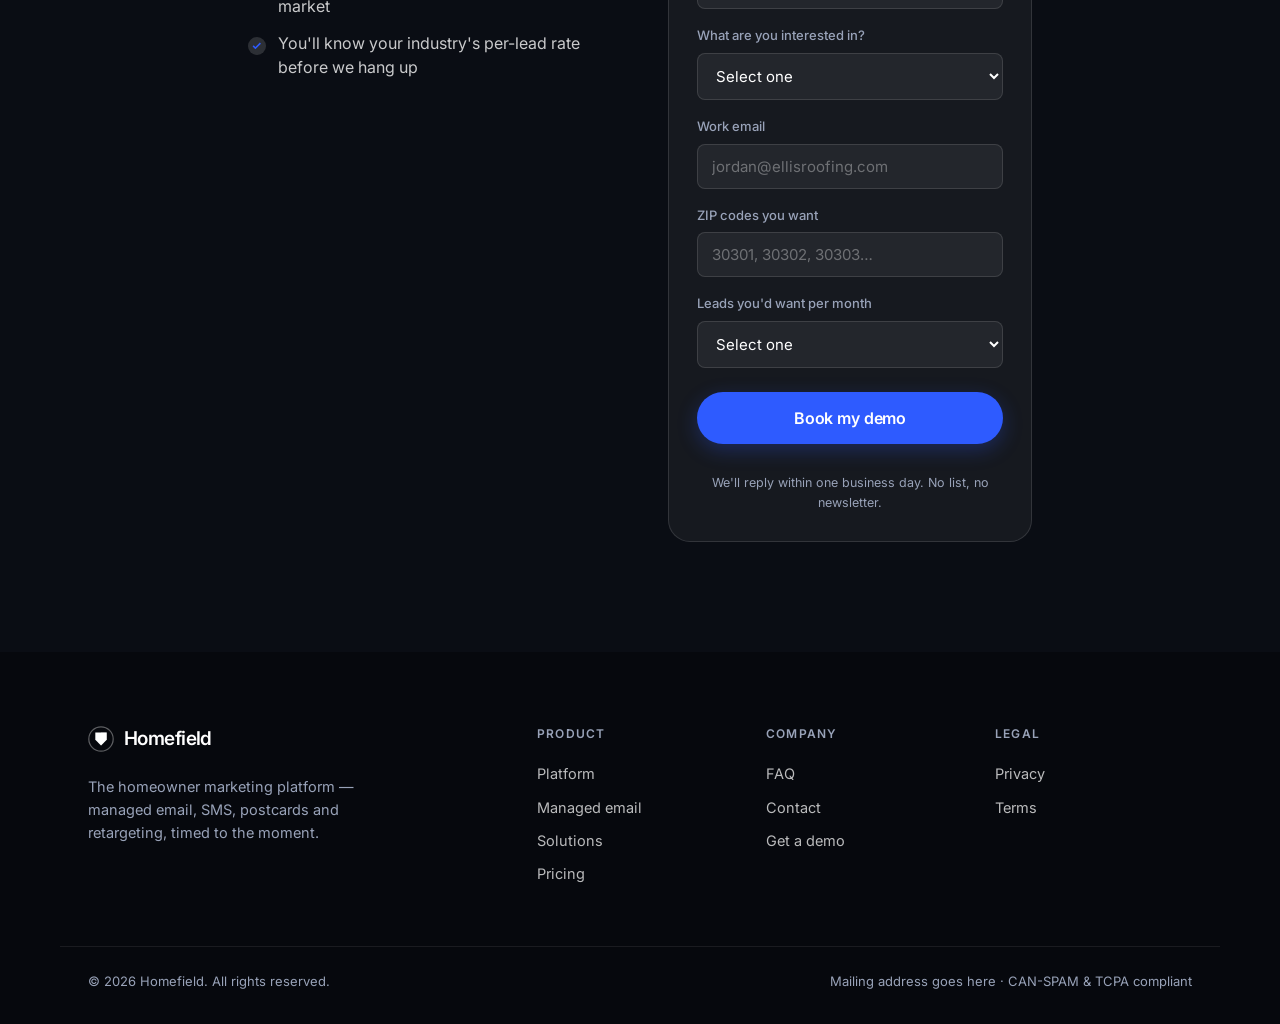
==== commit 678e9c0c: "Managed email becomes one channel of four; review fixes Drops the one-service-one-platform split: th" ====
--- a/contact.html
+++ b/contact.html
@@ -3,15 +3,15 @@
 <head>
 <meta charset="utf-8">
 <meta name="viewport" content="width=device-width, initial-scale=1">
-<title>Book a call — Homefield</title>
+<title>Get a demo — Homefield</title>
 <meta name="description" content="Book a 15-minute call. We'll pull your territory live, show you how many homes hit their moment there every month, and walk the platform on your own market.">
-<meta property="og:title" content="Book a call — Homefield">
+<meta property="og:title" content="Get a demo — Homefield">
 <meta property="og:description" content="Book a 15-minute call. We'll pull your territory live, show you how many homes hit their moment there every month, and walk the platform on your own market.">
 <meta property="og:type" content="website">
 <link rel="preconnect" href="https://fonts.googleapis.com">
 <link rel="preconnect" href="https://fonts.gstatic.com" crossorigin>
 <link href="https://fonts.googleapis.com/css2?family=Instrument+Serif:ital@0;1&family=Inter:wght@400;500;600;700&family=JetBrains+Mono:wght@400;500&display=swap" rel="stylesheet">
-<link rel="stylesheet" href="styles.css?v=pf2">
+<link rel="stylesheet" href="styles.css?v=pf3">
 <link rel="icon" href="data:image/svg+xml,%3Csvg xmlns='http://www.w3.org/2000/svg' viewBox='0 0 32 32'%3E%3Ccircle cx='16' cy='16' r='16' fill='%230A0D14'/%3E%3Cpath d='M9 9h14v8.5L16 25l-7-7.5z' fill='%232E5BFF'/%3E%3C/svg%3E">
 <script>document.documentElement.className += ' js';</script>
 </head>
@@ -32,7 +32,6 @@
 
     <nav class="nav__links" aria-label="Primary">
       <a href="platform.html">Platform</a>
-      <a href="managed-email.html">Managed email</a>
       <a href="industries.html">Solutions</a>
       <a href="pricing.html">Pricing</a>
       <a href="faq.html">FAQ</a>
@@ -48,7 +47,6 @@
   </div>
   <div class="mobilenav" id="mobileNav" hidden>
     <a href="platform.html">Platform</a>
-    <a href="managed-email.html">Managed email</a>
     <a href="industries.html">Solutions</a>
     <a href="pricing.html">Pricing</a>
     <a href="faq.html">FAQ</a>
@@ -62,7 +60,7 @@
 <section class="hero hero--page">
   <div class="hero__glow" aria-hidden="true"></div>
   <div class="wrap hero__inner">
-    <p class="eyebrow reveal">Book a call</p>
+    <p class="eyebrow reveal">Get a demo</p>
     <h1 class="hero__h1 reveal">
       Fifteen minutes.<br>
       <em>Your ZIPs, live.</em>
--- a/styles.css
+++ b/styles.css
@@ -352,7 +352,7 @@
   letter-spacing:.1em; margin-bottom:20px;
 }
 .step h3{ font-size:21px; margin-bottom:10px; }
-.step p{ font-size:15.5px; color:var(--muted); line-height:1.6; }
+.step p:not([class]){ font-size:15.5px; color:var(--muted); line-height:1.6; }
 
 .targeting{
   display:grid; grid-template-columns:repeat(4,1fr); gap:36px;
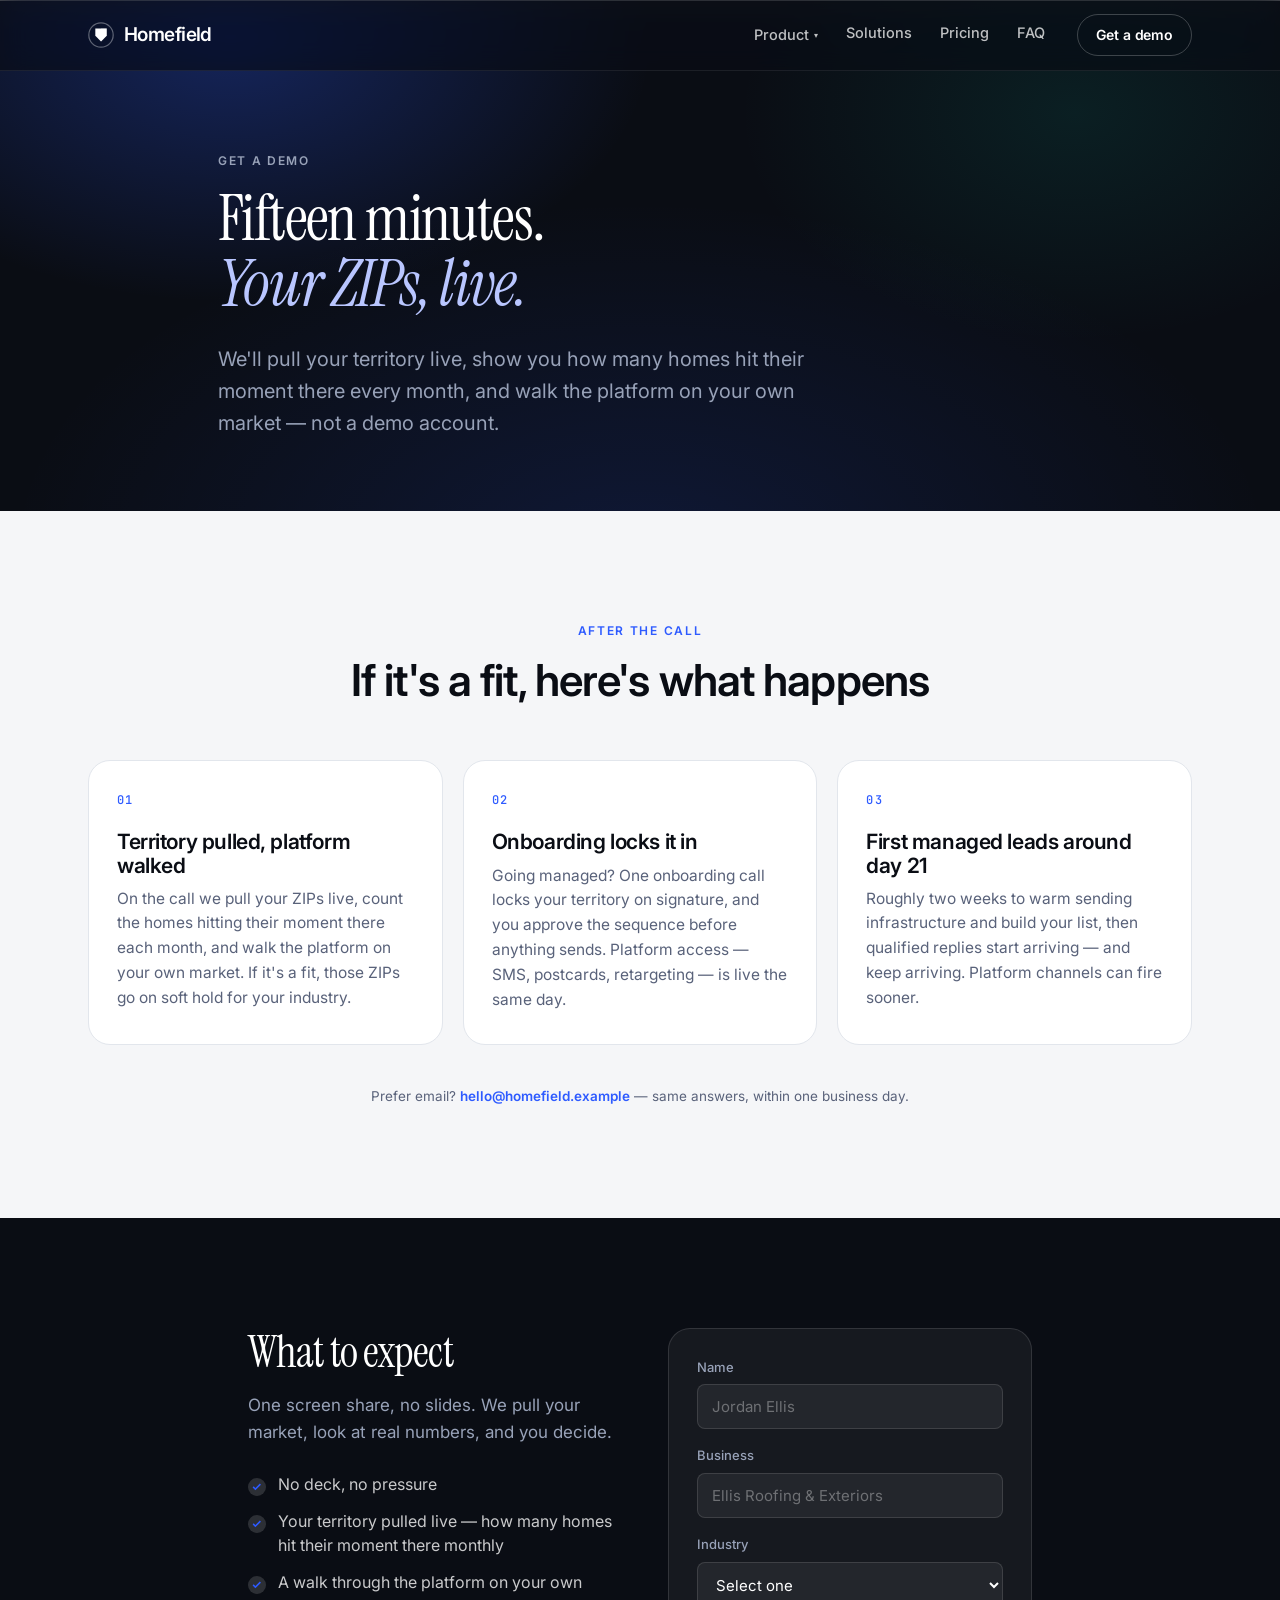
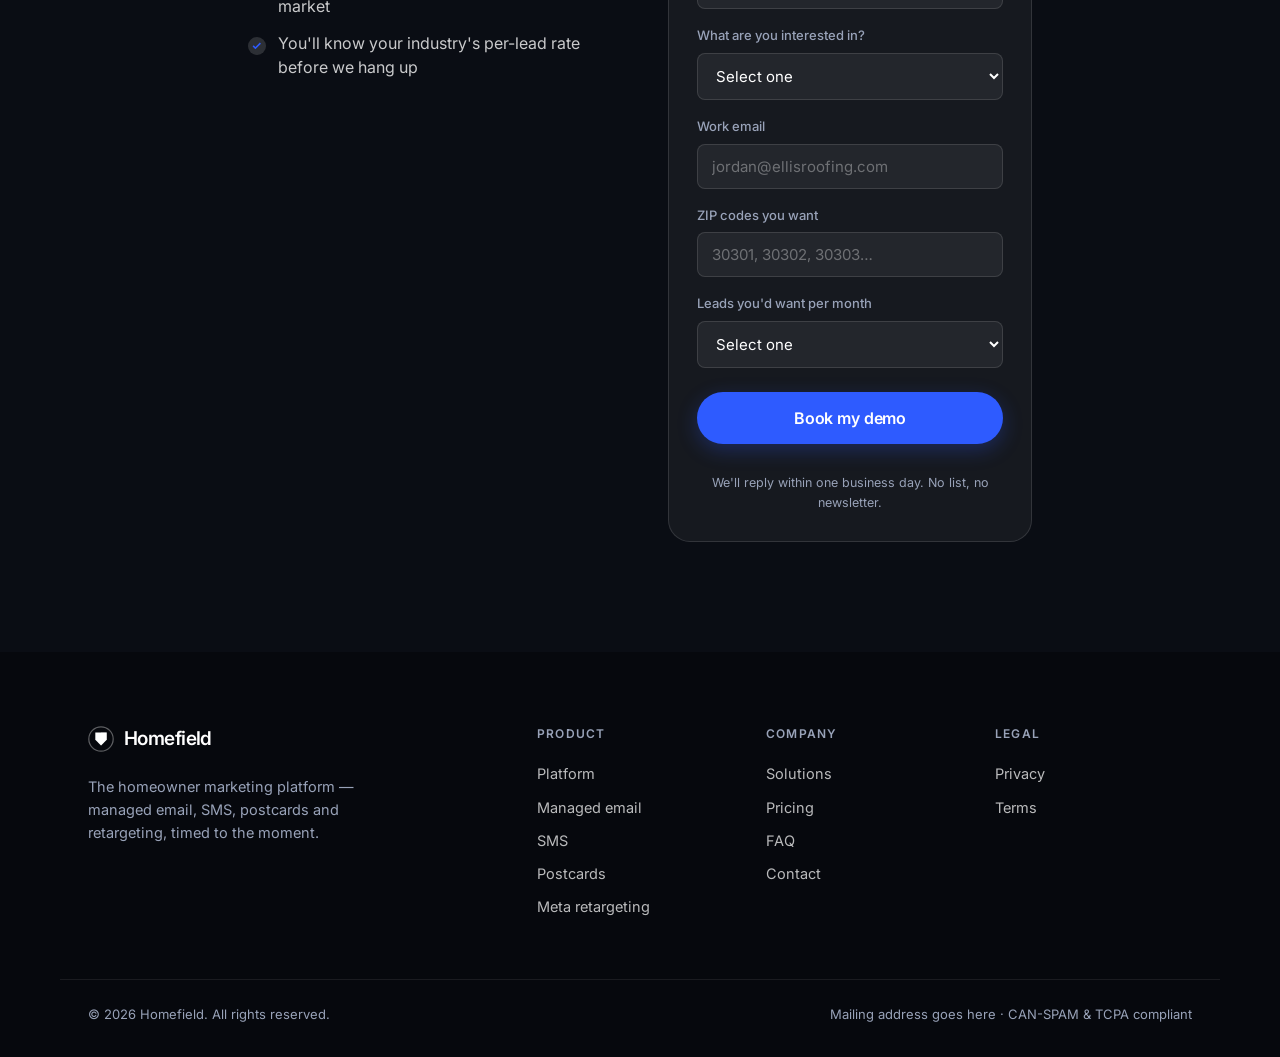
==== commit fea25145: "SaaS pass 2: channel landing pages, Products dropdown, journeys, Homefield AI Adds dedicated landing" ====
--- a/contact.html
+++ b/contact.html
@@ -11,7 +11,7 @@
 <link rel="preconnect" href="https://fonts.googleapis.com">
 <link rel="preconnect" href="https://fonts.gstatic.com" crossorigin>
 <link href="https://fonts.googleapis.com/css2?family=Instrument+Serif:ital@0;1&family=Inter:wght@400;500;600;700&family=JetBrains+Mono:wght@400;500&display=swap" rel="stylesheet">
-<link rel="stylesheet" href="styles.css?v=pf3">
+<link rel="stylesheet" href="styles.css?v=pf5">
 <link rel="icon" href="data:image/svg+xml,%3Csvg xmlns='http://www.w3.org/2000/svg' viewBox='0 0 32 32'%3E%3Ccircle cx='16' cy='16' r='16' fill='%230A0D14'/%3E%3Cpath d='M9 9h14v8.5L16 25l-7-7.5z' fill='%232E5BFF'/%3E%3C/svg%3E">
 <script>document.documentElement.className += ' js';</script>
 </head>
@@ -31,7 +31,16 @@
     </a>
 
     <nav class="nav__links" aria-label="Primary">
-      <a href="platform.html">Platform</a>
+      <div class="nav__dd">
+        <button class="nav__ddbtn" type="button" aria-haspopup="true">Product <span class="car">▾</span></button>
+        <div class="nav__ddmenu">
+          <a href="platform.html">Platform overview<small>Segments, journeys, reporting — one dashboard</small></a>
+          <a href="managed-email.html">Managed email<small>The channel we run for you</small></a>
+          <a href="sms.html">SMS<small>Consent-based follow-up texting</small></a>
+          <a href="postcards.html">Postcards<small>Triggered mail, no minimum drops</small></a>
+          <a href="retargeting.html">Meta retargeting<small>Audiences synced to your ad account</small></a>
+        </div>
+      </div>
       <a href="industries.html">Solutions</a>
       <a href="pricing.html">Pricing</a>
       <a href="faq.html">FAQ</a>
@@ -46,7 +55,11 @@
     </button>
   </div>
   <div class="mobilenav" id="mobileNav" hidden>
-    <a href="platform.html">Platform</a>
+    <a href="platform.html">Platform overview</a>
+    <a href="managed-email.html">Managed email</a>
+    <a href="sms.html">SMS</a>
+    <a href="postcards.html">Postcards</a>
+    <a href="retargeting.html">Meta retargeting</a>
     <a href="industries.html">Solutions</a>
     <a href="pricing.html">Pricing</a>
     <a href="faq.html">FAQ</a>
@@ -195,14 +208,16 @@
         <h5>Product</h5>
         <a href="platform.html">Platform</a>
         <a href="managed-email.html">Managed email</a>
+        <a href="sms.html">SMS</a>
+        <a href="postcards.html">Postcards</a>
+        <a href="retargeting.html">Meta retargeting</a>
+      </div>
+      <div>
+        <h5>Company</h5>
         <a href="industries.html">Solutions</a>
         <a href="pricing.html">Pricing</a>
-      </div>
-      <div>
-        <h5>Company</h5>
         <a href="faq.html">FAQ</a>
         <a href="contact.html">Contact</a>
-        <a href="https://calendly.com/zatulovebrian/call" target="_blank" rel="noopener">Get a demo</a>
       </div>
       <div>
         <h5>Legal</h5>
--- a/styles.css
+++ b/styles.css
@@ -590,3 +590,62 @@
 .targeting--flush{ margin-top:0; padding-top:0; border-top:0; }
 .link{ font-weight:600; color:var(--accent); }
 .link:hover{ color:var(--accent-ink); }
+
+/* ============================================================
+   SaaS pass 2 — shared components
+   ============================================================ */
+/* nav products dropdown */
+.nav__dd{ position:relative; }
+.nav__ddbtn{ background:none; border:0; font:inherit; font-size:14.5px; font-weight:500;
+  color:rgba(255,255,255,.74); cursor:pointer; display:inline-flex; align-items:center; gap:5px; padding:0;
+  transition:color .15s ease; }
+.nav__ddbtn .car{ font-size:8px; transition:transform .15s; }
+.nav__dd:hover .nav__ddbtn, .nav__dd:focus-within .nav__ddbtn{ color:#fff; }
+.nav__dd:hover .car{ transform:rotate(180deg); }
+.nav.is-solid .nav__ddbtn{ color:var(--muted); }
+.nav.is-solid .nav__dd:hover .nav__ddbtn, .nav.is-solid .nav__dd:focus-within .nav__ddbtn{ color:var(--ink); }
+.nav__ddmenu{ position:absolute; top:calc(100% + 14px); left:50%; transform:translateX(-50%) translateY(6px);
+  background:var(--paper); border:1px solid var(--line); border-radius:14px; box-shadow:var(--shadow-lg);
+  padding:8px; min-width:270px; opacity:0; visibility:hidden; transition:.15s ease; z-index:60; }
+.nav__ddmenu::before{ content:""; position:absolute; top:-14px; left:0; right:0; height:14px; }
+.nav__dd:hover .nav__ddmenu, .nav__dd:focus-within .nav__ddmenu{ opacity:1; visibility:visible;
+  transform:translateX(-50%) translateY(0); }
+.nav__links .nav__ddmenu a{ display:block; padding:10px 14px; border-radius:9px; color:var(--ink);
+  font-size:14px; font-weight:600; }
+.nav__links .nav__ddmenu a small{ display:block; font-size:12px; color:var(--muted); font-weight:400; margin-top:1px; }
+.nav__links .nav__ddmenu a:hover{ background:var(--accent-soft); color:var(--ink); }
+
+/* gradient screenshot panel */
+.uiframe{ position:relative; border-radius:24px; padding:clamp(18px,3.4vw,44px); border:1px solid var(--line);
+  background:
+    radial-gradient(80% 90% at 18% 0%, rgba(46,91,255,.16), transparent 62%),
+    radial-gradient(70% 80% at 92% 100%, rgba(15,179,155,.09), transparent 60%),
+    var(--accent-soft); }
+.uiframe > *{ position:relative; }
+
+/* capability chips */
+.caps{ display:flex; flex-wrap:wrap; gap:8px; justify-content:center; }
+.caps span{ font-family:var(--mono); font-size:10.5px; letter-spacing:.08em; text-transform:uppercase;
+  font-weight:700; padding:5px 12px; border-radius:999px; background:var(--paper); border:1px solid var(--line);
+  color:var(--accent-ink); }
+
+/* journey flow-builder mock */
+.flow{ max-width:640px; margin:0 auto; }
+.flow__node{ position:relative; background:var(--paper); border:1px solid var(--line); border-radius:14px;
+  padding:14px 18px; box-shadow:var(--shadow-sm); }
+.flow__node + .flow__node, .flow__branch + .flow__node{ margin-top:34px; }
+.flow__node + .flow__node::before{ content:""; position:absolute; left:50%; top:-35px; width:2px; height:34px;
+  background:var(--accent); opacity:.45; }
+.flow__node--trigger{ border-color:var(--accent); box-shadow:0 0 0 1px var(--accent), var(--shadow-sm); }
+.flow__k{ font-family:var(--mono); font-size:9.5px; letter-spacing:.09em; text-transform:uppercase; font-weight:700;
+  color:var(--accent-ink); margin-bottom:3px; }
+.flow__node p:not([class]){ font-size:13.5px; line-height:1.45; }
+.flow__branch{ display:grid; grid-template-columns:1fr 1fr; gap:18px; margin-top:34px; position:relative; }
+.flow__branch::before{ content:""; position:absolute; left:25%; right:25%; top:-17px; height:2px;
+  background:var(--accent); opacity:.45; }
+.flow__branch .flow__node::before{ content:""; position:absolute; left:50%; top:-17px; width:2px; height:17px;
+  background:var(--accent); opacity:.45; }
+.flow__lane{ display:flex; flex-direction:column; }
+.flow__lane .flow__node + .flow__node{ margin-top:26px; }
+.flow__lane .flow__node + .flow__node::before{ top:-27px; height:26px; }
+@media(max-width:640px){ .flow__branch{ grid-template-columns:1fr; } .flow__branch::before{ display:none; } }
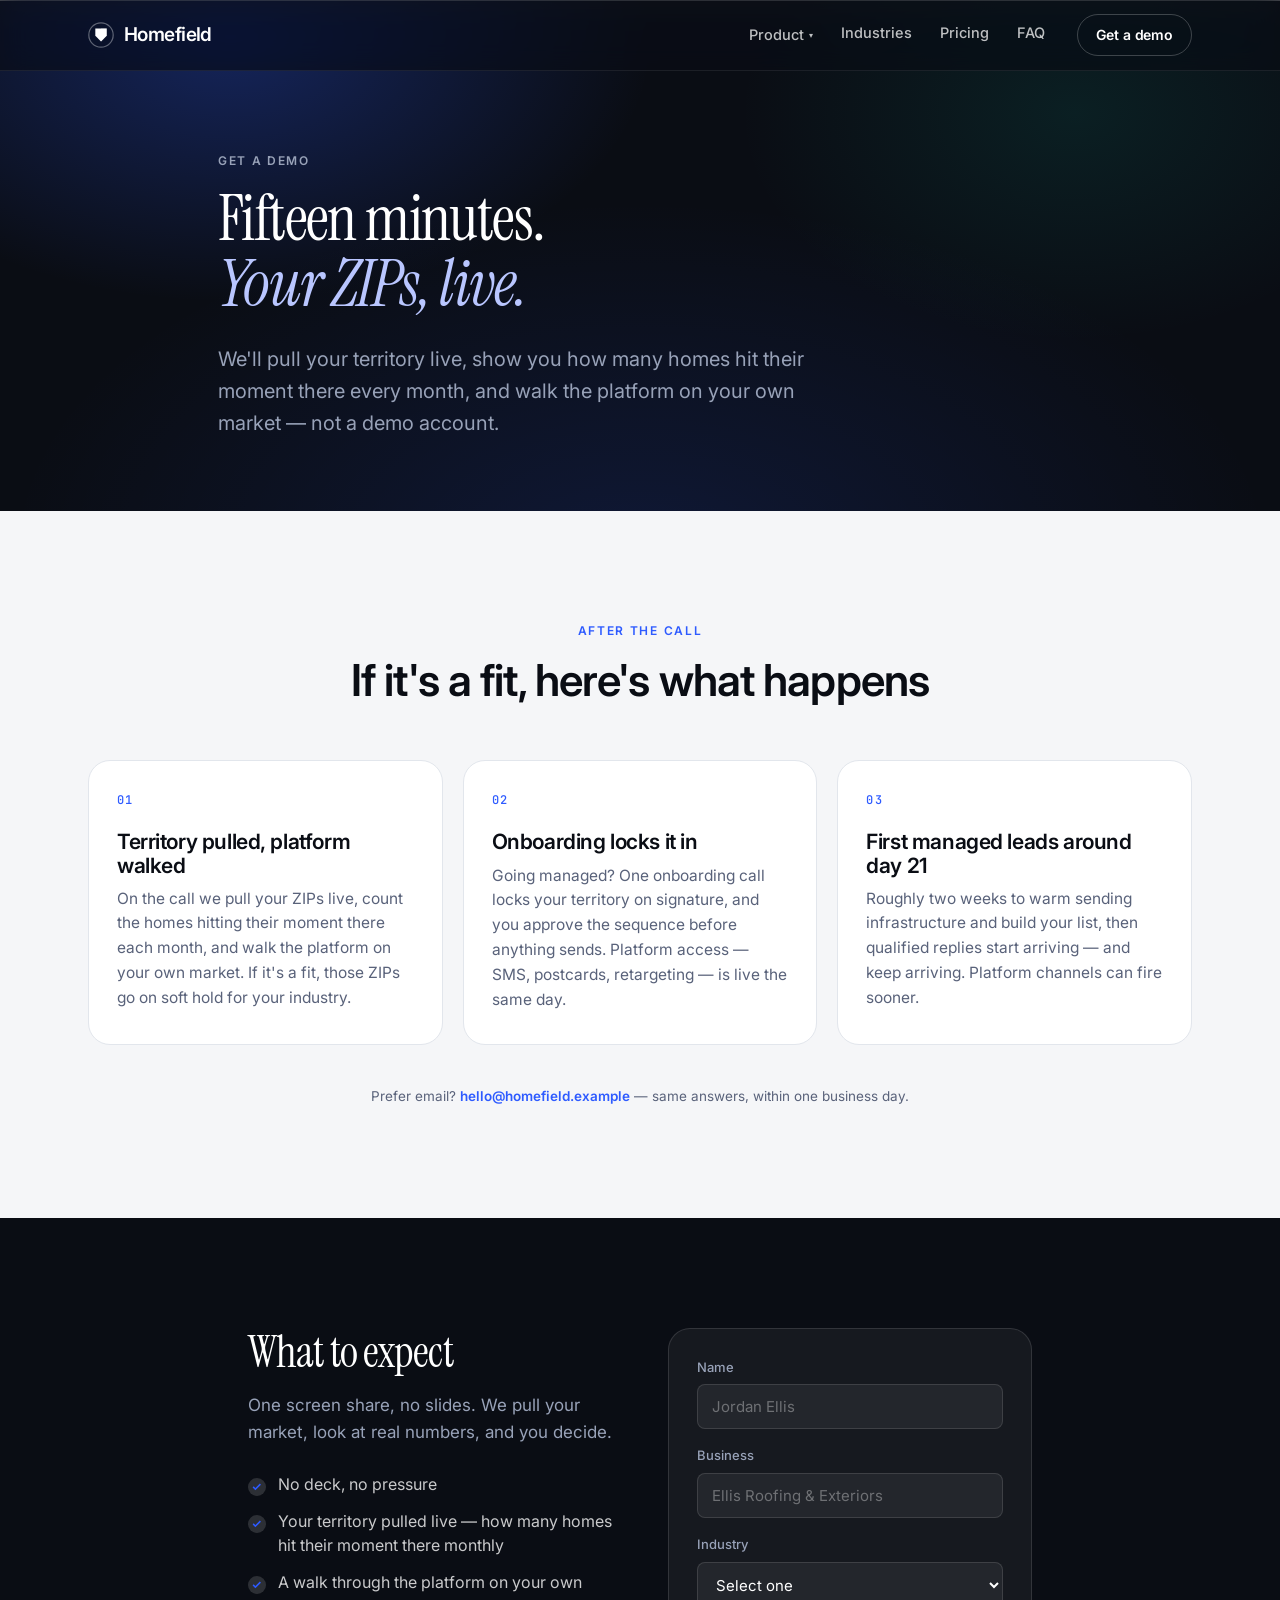
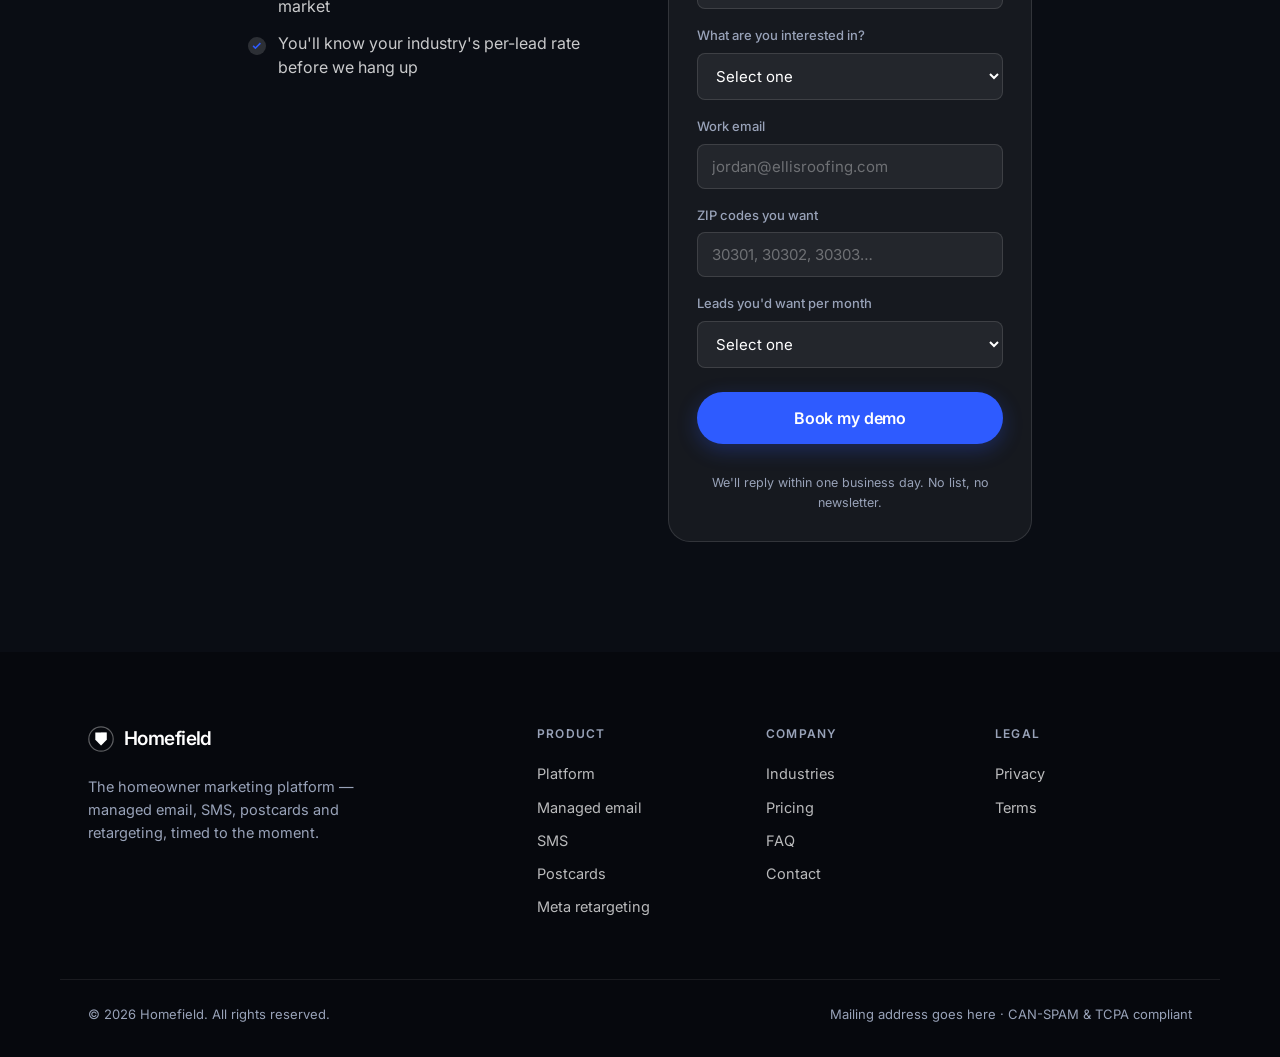
==== commit 1b72e9f3: "Nav: label the industries tab 'Industries' Co-Authored-By: Claude Opus 4.8 <noreply@anthropic.com>" ====
--- a/contact.html
+++ b/contact.html
@@ -41,7 +41,7 @@
           <a href="retargeting.html">Meta retargeting<small>Audiences synced to your ad account</small></a>
         </div>
       </div>
-      <a href="industries.html">Solutions</a>
+      <a href="industries.html">Industries</a>
       <a href="pricing.html">Pricing</a>
       <a href="faq.html">FAQ</a>
     </nav>
@@ -60,7 +60,7 @@
     <a href="sms.html">SMS</a>
     <a href="postcards.html">Postcards</a>
     <a href="retargeting.html">Meta retargeting</a>
-    <a href="industries.html">Solutions</a>
+    <a href="industries.html">Industries</a>
     <a href="pricing.html">Pricing</a>
     <a href="faq.html">FAQ</a>
     <a class="btn btn--primary" href="https://calendly.com/zatulovebrian/call" target="_blank" rel="noopener">Get a demo</a>
@@ -214,7 +214,7 @@
       </div>
       <div>
         <h5>Company</h5>
-        <a href="industries.html">Solutions</a>
+        <a href="industries.html">Industries</a>
         <a href="pricing.html">Pricing</a>
         <a href="faq.html">FAQ</a>
         <a href="contact.html">Contact</a>
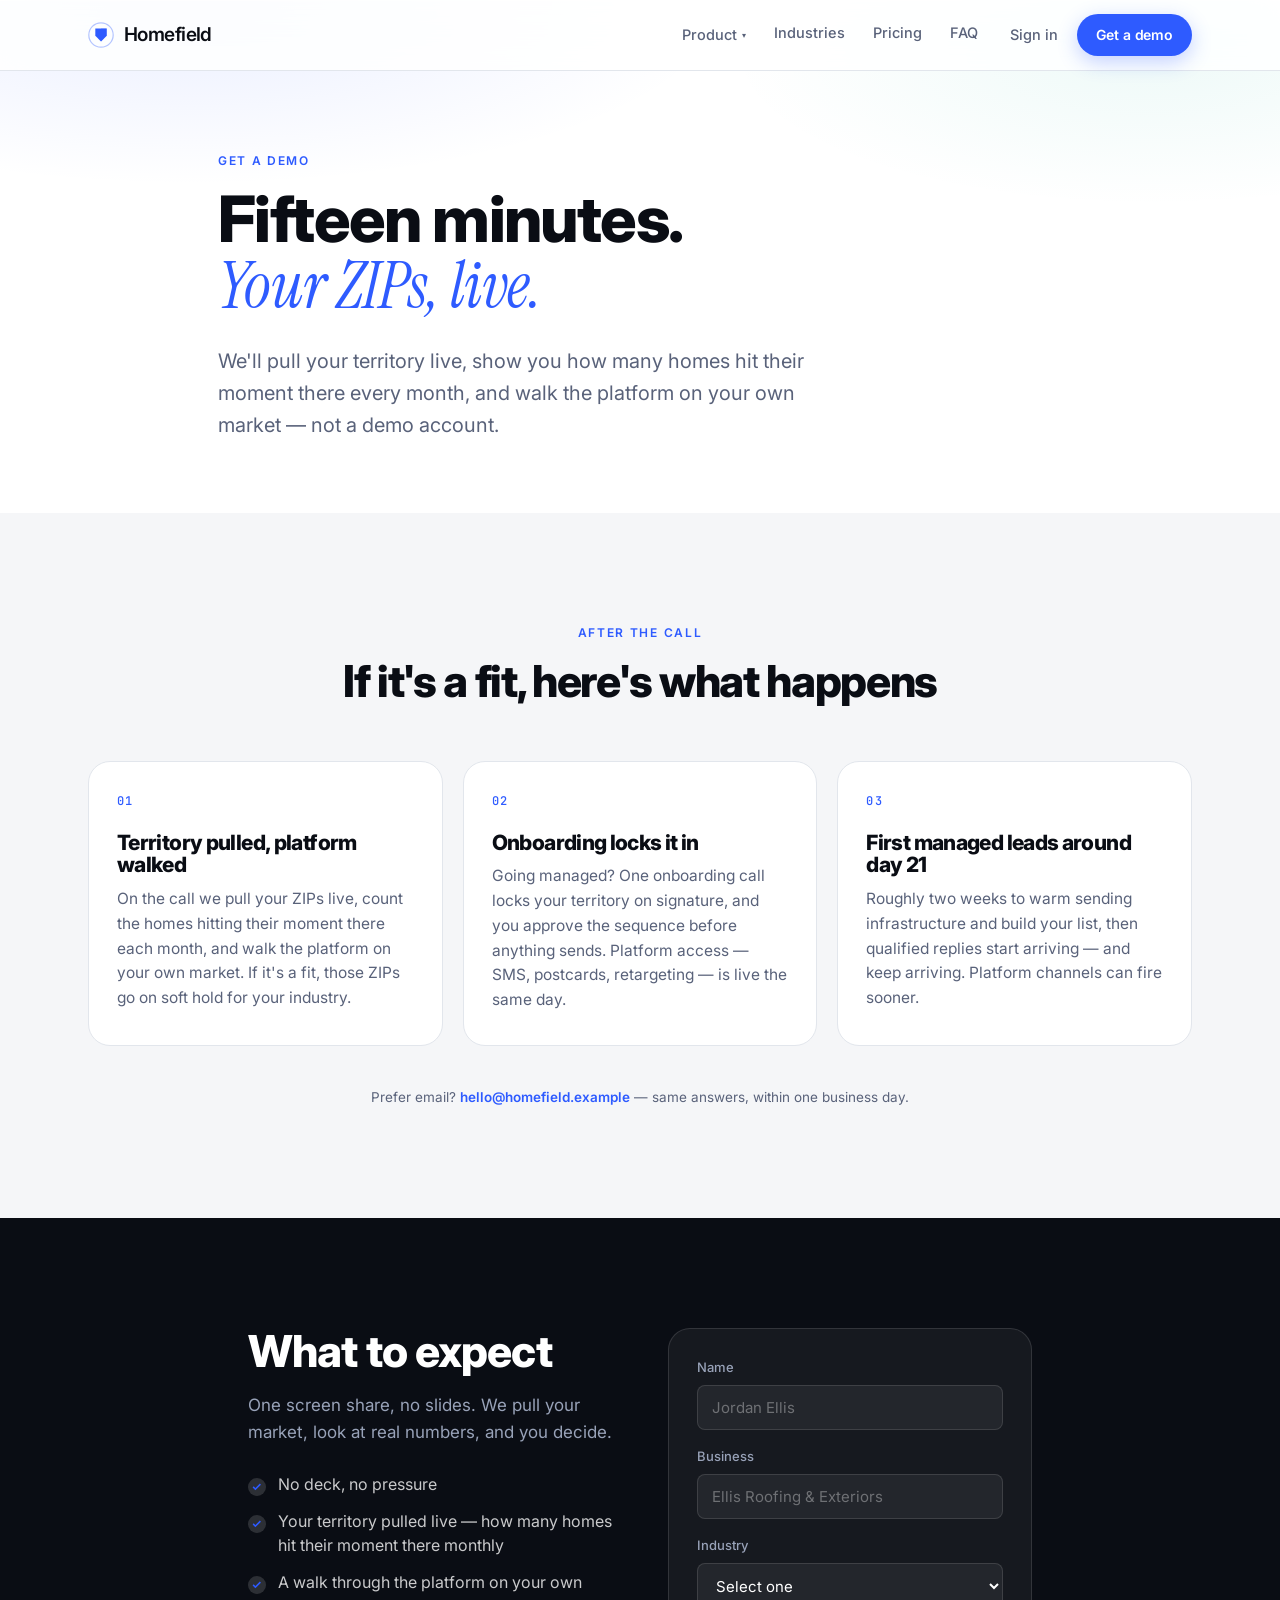
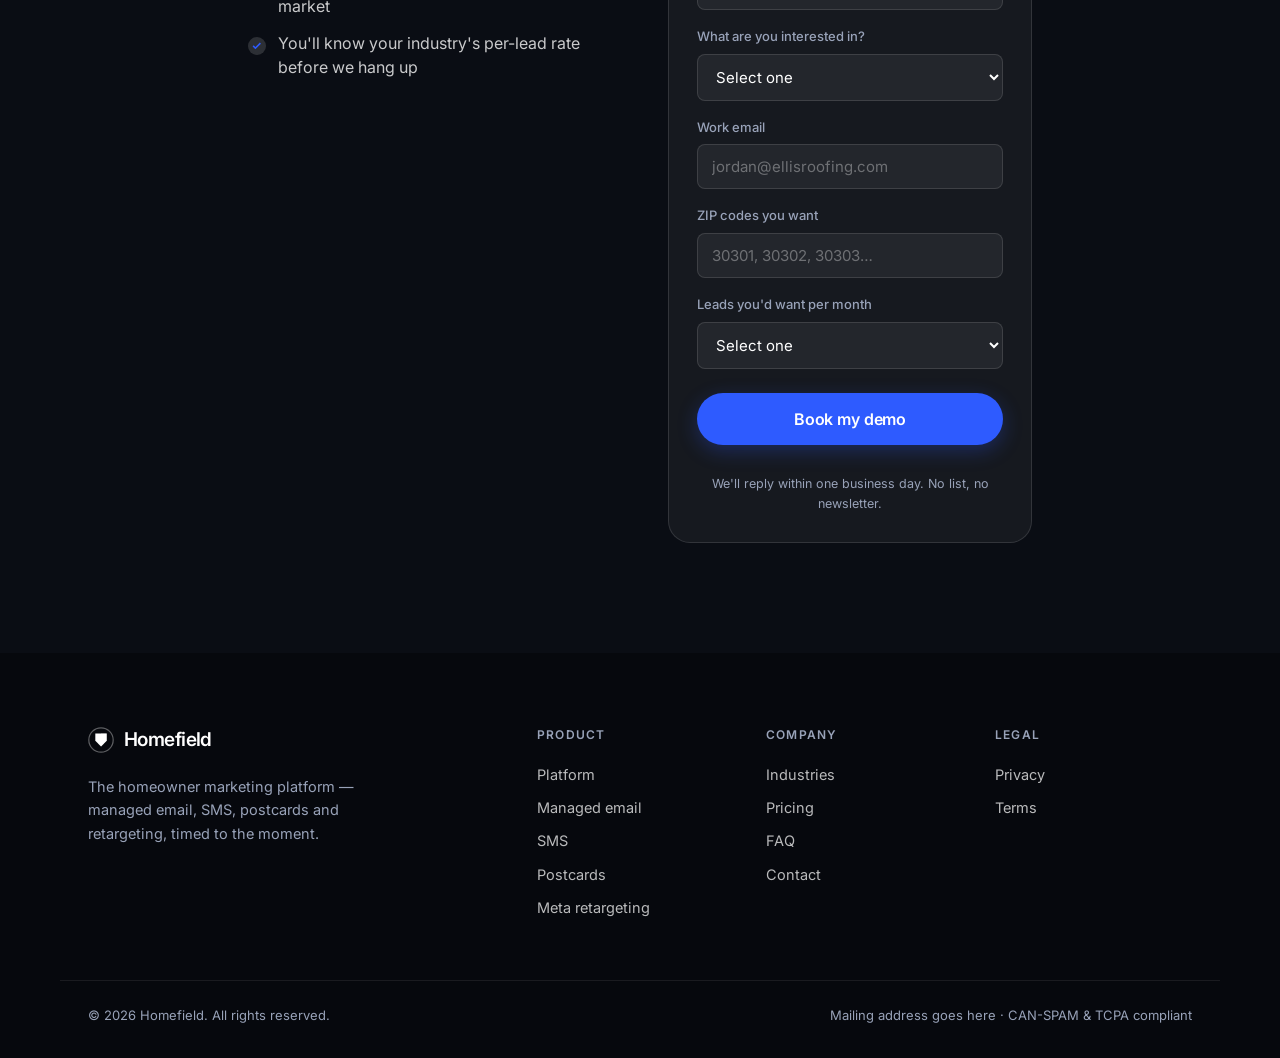
==== commit 36489347: "Software skin: light SaaS look, product-screenshot mocks Re-skins the design system to the Klaviyo/A" ====
--- a/contact.html
+++ b/contact.html
@@ -11,7 +11,7 @@
 <link rel="preconnect" href="https://fonts.googleapis.com">
 <link rel="preconnect" href="https://fonts.gstatic.com" crossorigin>
 <link href="https://fonts.googleapis.com/css2?family=Instrument+Serif:ital@0;1&family=Inter:wght@400;500;600;700&family=JetBrains+Mono:wght@400;500&display=swap" rel="stylesheet">
-<link rel="stylesheet" href="styles.css?v=pf5">
+<link rel="stylesheet" href="styles.css?v=pf7">
 <link rel="icon" href="data:image/svg+xml,%3Csvg xmlns='http://www.w3.org/2000/svg' viewBox='0 0 32 32'%3E%3Ccircle cx='16' cy='16' r='16' fill='%230A0D14'/%3E%3Cpath d='M9 9h14v8.5L16 25l-7-7.5z' fill='%232E5BFF'/%3E%3C/svg%3E">
 <script>document.documentElement.className += ' js';</script>
 </head>
@@ -47,7 +47,8 @@
     </nav>
 
     <div class="nav__cta">
-      <a class="btn btn--ghost btn--sm" href="https://calendly.com/zatulovebrian/call" target="_blank" rel="noopener">Get a demo</a>
+      <a class="signin" href="#">Sign in</a>
+      <a class="btn btn--primary btn--sm" href="https://calendly.com/zatulovebrian/call" target="_blank" rel="noopener">Get a demo</a>
     </div>
 
     <button class="nav__toggle" id="navToggle" aria-expanded="false" aria-controls="mobileNav" aria-label="Open menu">
@@ -71,7 +72,6 @@
 
 <!-- ── HERO ──────────────────────────────────────────── -->
 <section class="hero hero--page">
-  <div class="hero__glow" aria-hidden="true"></div>
   <div class="wrap hero__inner">
     <p class="eyebrow reveal">Get a demo</p>
     <h1 class="hero__h1 reveal">
--- a/styles.css
+++ b/styles.css
@@ -48,7 +48,7 @@
 
 img{ max-width:100%; display:block; }
 
-h1,h2,h3,h4{ margin:0; line-height:1.1; letter-spacing:-.02em; font-weight:600; }
+h1,h2,h3,h4{ margin:0; line-height:1.08; letter-spacing:-.03em; font-weight:800; }
 p{ margin:0; }
 ul,ol{ margin:0; padding:0; list-style:none; }
 a{ color:inherit; text-decoration:none; }
@@ -130,11 +130,11 @@
 
 .nav{
   position:sticky; top:0; z-index:100;
-  background:rgba(10,13,20,.72);
+  background:rgba(255,255,255,.85);
   backdrop-filter:saturate(180%) blur(14px);
   -webkit-backdrop-filter:saturate(180%) blur(14px);
-  border-bottom:1px solid rgba(255,255,255,.08);
-  color:#fff;
+  border-bottom:1px solid var(--line);
+  color:var(--ink);
   transition:background .25s ease, border-color .25s ease, color .25s ease;
 }
 .nav.is-solid{
@@ -202,11 +202,11 @@
 .hero__inner{ position:relative; max-width:900px; }
 
 .hero__h1{
-  font-family:var(--serif); font-weight:400;
+  font-family:var(--sans); font-weight:800;
   font-size:clamp(44px,7vw,80px); line-height:1.02; letter-spacing:-.025em;
   margin-bottom:26px;
 }
-.hero__h1 em{ font-style:italic; color:#B9C6FF; }
+.hero__h1 em{ font-family:var(--serif); font-style:italic; font-weight:400; color:var(--accent); letter-spacing:-.01em; }
 
 .hero__sub{ font-size:clamp(17px,2vw,20px); color:var(--muted-dark); max-width:610px; margin-bottom:36px; }
 
@@ -471,7 +471,7 @@
 
 .section--cta{ background:var(--ink); color:#fff; }
 .cta{ display:grid; grid-template-columns:1fr 1fr; gap:56px; align-items:start; }
-.cta h2{ font-family:var(--serif); font-weight:400; font-size:clamp(30px,4vw,44px); margin-bottom:16px; letter-spacing:-.02em; }
+.cta h2{ font-family:var(--sans); font-weight:800; font-size:clamp(30px,4vw,44px); margin-bottom:16px; letter-spacing:-.02em; }
 .cta__text > p{ color:var(--muted-dark); font-size:17px; margin-bottom:26px; }
 
 .form{
@@ -579,7 +579,7 @@
 .hero--page .hero__sub{ margin-bottom:8px; }
 
 .ctaband{ text-align:center; max-width:660px; margin:0 auto; }
-.ctaband h2{ font-family:var(--serif); font-weight:400; font-size:clamp(30px,4vw,44px); margin-bottom:14px; letter-spacing:-.02em; }
+.ctaband h2{ font-family:var(--sans); font-weight:800; font-size:clamp(30px,4vw,44px); margin-bottom:14px; letter-spacing:-.02em; }
 .ctaband p{ color:var(--muted-dark); font-size:17px; margin-bottom:28px; }
 .ctaband__actions{ display:flex; gap:12px; justify-content:center; flex-wrap:wrap; }
 
@@ -649,3 +649,59 @@
 .flow__lane .flow__node + .flow__node{ margin-top:26px; }
 .flow__lane .flow__node + .flow__node::before{ top:-27px; height:26px; }
 @media(max-width:640px){ .flow__branch{ grid-template-columns:1fr; } .flow__branch::before{ display:none; } }
+
+/* ============ SaaS skin pass ============ */
+h2 em, .big em, .ctaband h2 em{ font-family:var(--serif); font-style:italic; font-weight:400; letter-spacing:-.01em; }
+.section h2 em{ color:var(--accent); }
+.section--dark h2 em, .section--cta h2 em, .big em{ color:#B9C6FF; }
+
+/* light nav overrides (nav is permanently 'solid' now) */
+.nav .brand{ color:var(--ink); }
+.nav .brand__mark{ color:var(--accent); }
+.nav__links a{ color:var(--muted); }
+.nav__links a:hover, .nav__links a.is-current{ color:var(--ink); }
+.nav__ddbtn{ color:var(--muted); }
+.nav__dd:hover .nav__ddbtn, .nav__dd:focus-within .nav__ddbtn{ color:var(--ink); }
+.nav__toggle span{ background:var(--ink); }
+.nav .btn--ghost{ border-color:var(--line); color:var(--ink); }
+.nav .btn--ghost:hover{ background:var(--paper-2); }
+.nav .signin{ font-size:14.5px; font-weight:500; color:var(--muted); margin-right:14px; }
+.nav .signin:hover{ color:var(--ink); }
+.mobilenav{ background:var(--paper); color:var(--ink); border-top:1px solid var(--line); }
+.mobilenav a{ color:var(--ink); }
+
+/* ── 3. Light hero ── */
+.hero{ background:
+    radial-gradient(70% 60% at 15% 0%, rgba(46,91,255,.10), transparent 60%),
+    radial-gradient(55% 50% at 90% 10%, rgba(15,179,155,.07), transparent 60%),
+    var(--paper); color:var(--ink); }
+.hero .hero__glow{ display:none; }
+.hero__sub{ color:var(--muted); }
+.hero__note{ color:var(--muted); }
+.hero__note strong{ color:var(--ink); }
+.hero__sub strong{ color:var(--ink); }
+.hero .eyebrow{ color:var(--accent); }
+.hero__strip{ border-top:1px solid var(--line); }
+.hero__strip li, .hero__strip div{ color:var(--muted); }
+.hero__strip span{ color:var(--ink); font-family:var(--sans); font-weight:800; letter-spacing:-.02em; }
+.hero .btn--quiet{ color:var(--ink); }
+.hero .btn--quiet:hover{ color:var(--accent-ink); }
+
+/* ── 4. shared software artifacts ── */
+.icn{ width:40px; height:40px; border-radius:12px; background:var(--accent-soft); display:flex;
+  align-items:center; justify-content:center; margin-bottom:14px; }
+.icn svg{ width:20px; height:20px; stroke:var(--accent-ink); stroke-width:1.8; fill:none;
+  stroke-linecap:round; stroke-linejoin:round; }
+.icn--teal{ background:rgba(15,179,155,.12); } .icn--teal svg{ stroke:#0B8A77; }
+.toast{ position:absolute; display:flex; align-items:center; gap:9px; background:var(--paper);
+  border:1px solid var(--line); border-radius:12px; padding:10px 14px; box-shadow:var(--shadow-lg);
+  font-size:12.5px; font-weight:600; z-index:5; }
+.toast .tdot{ width:8px; height:8px; border-radius:50%; background:var(--teal); flex:0 0 auto; }
+.toast small{ display:block; font-weight:400; color:var(--muted); font-size:11px; }
+.chart{ display:flex; align-items:flex-end; gap:6px; height:64px; }
+.chart i{ flex:1; border-radius:4px 4px 0 0; background:var(--accent-soft); }
+.chart i.hi{ background:var(--accent); }
+.chart i.md{ background:#8FA6FF; }
+.statchip{ font-family:var(--mono); font-size:10px; letter-spacing:.06em; text-transform:uppercase;
+  font-weight:700; padding:4px 10px; border-radius:999px; background:rgba(15,179,155,.12); color:#0B8A77; }
+.statchip--blue{ background:var(--accent-soft); color:var(--accent-ink); }
